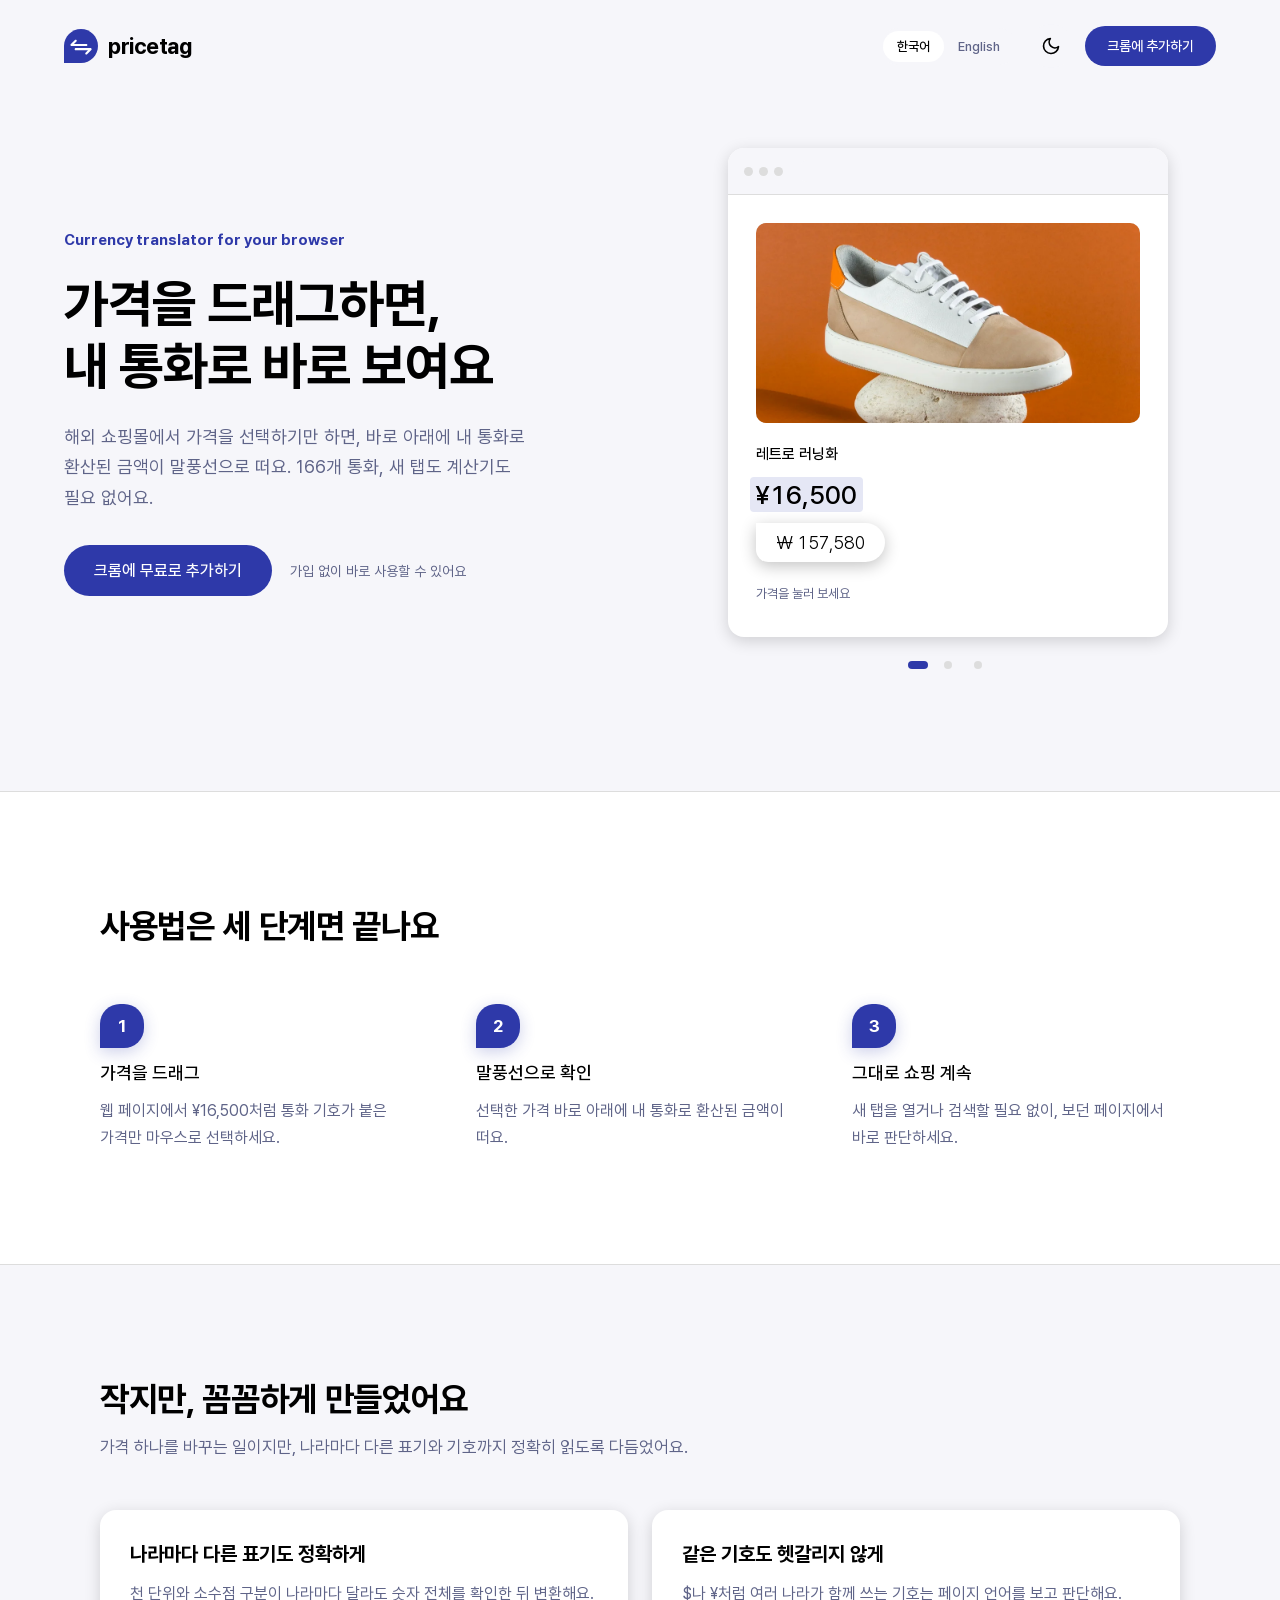
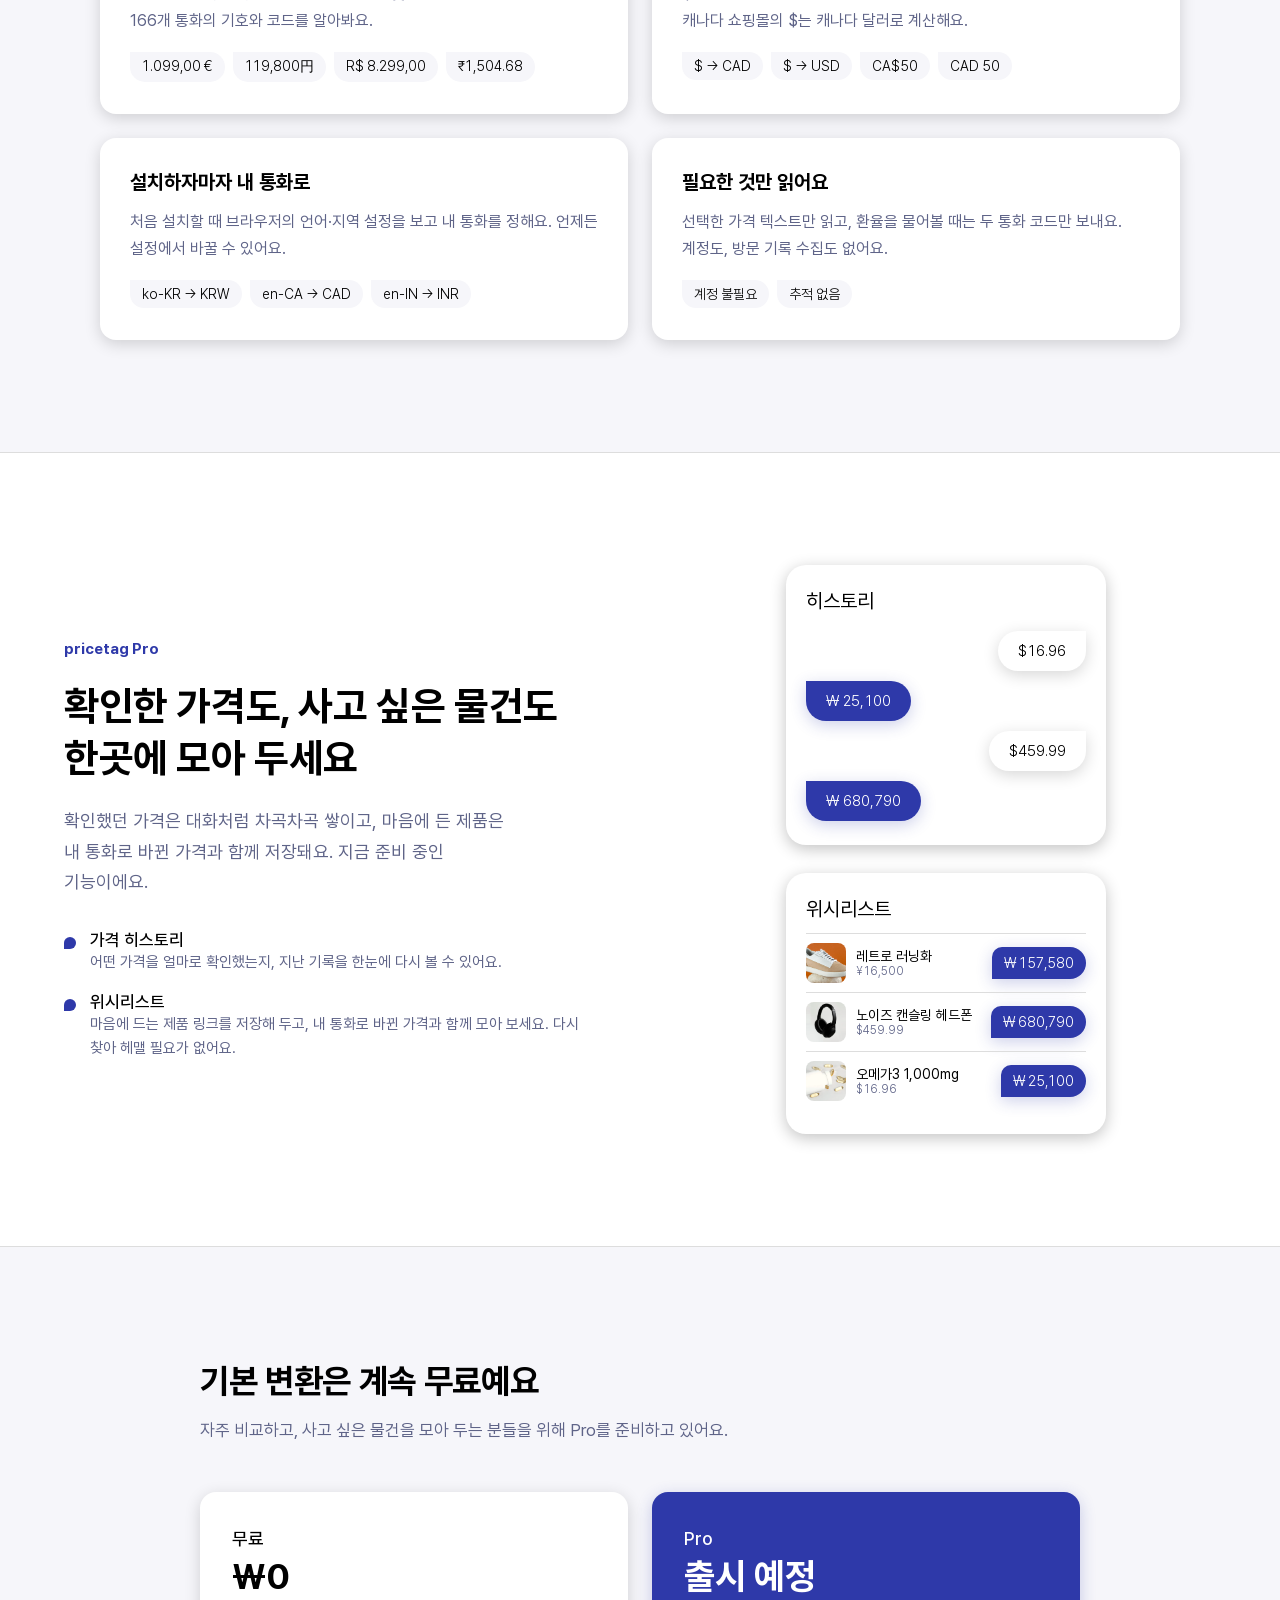
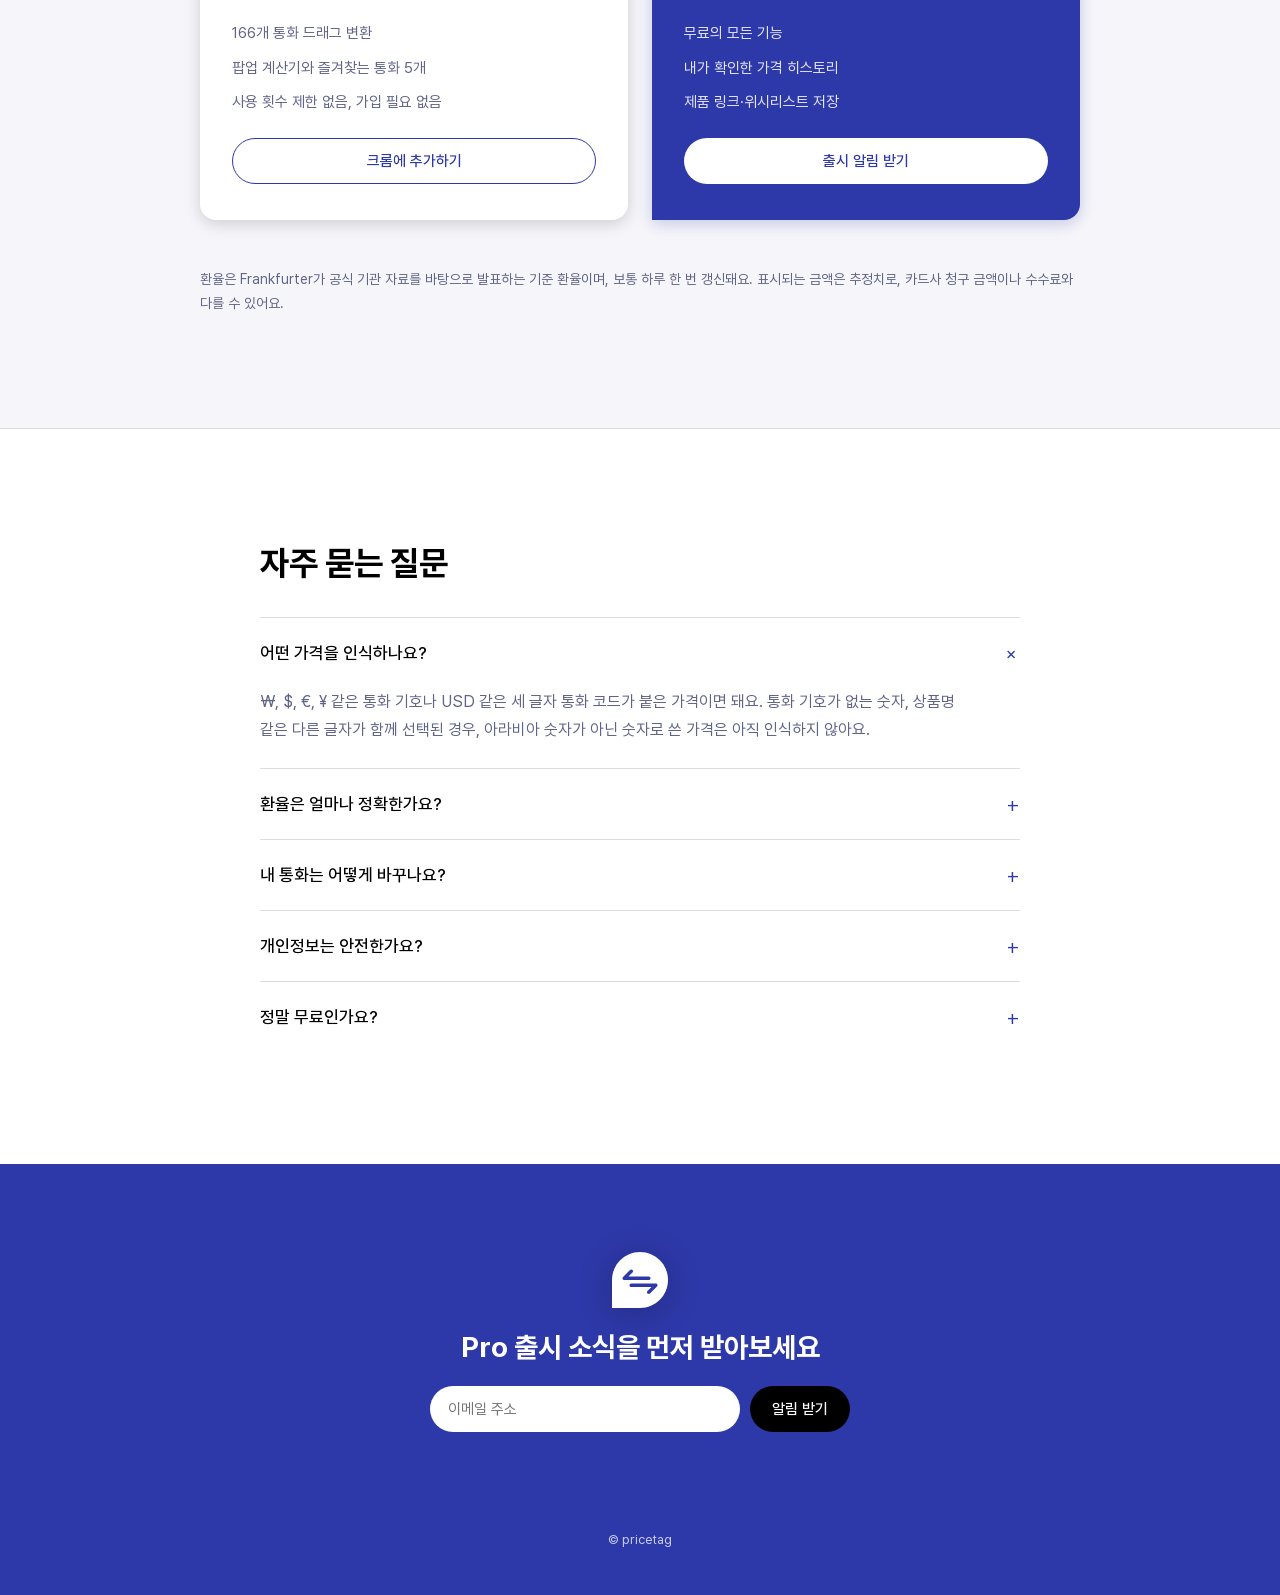
==== index.html @ f75e6bbf "Add pricetag landing page as delivered (ko/en pages, assets, build script) Co-Authored-By: Claude Op" ====
<!doctype html>
<html lang="ko">
<head>
<meta charset="utf-8">
<meta name="viewport" content="width=device-width, initial-scale=1">
<title>pricetag — 가격을 드래그하면 내 통화로</title>
<meta name="description" content="해외 쇼핑몰에서 가격을 선택하면 바로 아래에 내 통화로 환산된 금액이 말풍선으로 뜨는 크롬 확장 프로그램. 166개 통화 지원, 무료.">
<meta name="theme-color" content="#2E39A9">
<meta property="og:type" content="website">
<meta property="og:title" content="pricetag — 가격을 드래그하면 내 통화로">
<meta property="og:description" content="해외 쇼핑몰에서 가격을 선택하면 바로 아래에 내 통화로 환산된 금액이 말풍선으로 뜨는 크롬 확장 프로그램. 166개 통화 지원, 무료.">
<meta property="og:locale" content="ko_KR">
<link rel="alternate" hreflang="ko" href="./">
<link rel="alternate" hreflang="en" href="en/">
<link rel="icon" href="assets/img/pricetag-mark.svg" type="image/svg+xml">
<link rel="preload" href="assets/fonts/Pretendard-Regular.woff2" as="font" type="font/woff2" crossorigin>
<link rel="stylesheet" href="assets/site.css">
<script>
  (function () {
    try {
      var t = localStorage.getItem("pt-theme");
      if (t === "light" || t === "dark") document.documentElement.setAttribute("data-theme", t);
      var l = localStorage.getItem("pt-lang");
      if (l && l !== "ko") location.replace("en/");
    } catch (e) {}
  })();
</script>
</head>
<body>
<a class="visually-hidden" href="#main">본문으로 건너뛰기</a>

<header class="header">
  <a class="brand" href="./" aria-label="pricetag 홈">
    <img src="assets/img/pricetag-mark.svg" alt="" width="34" height="34">
    <span>pricetag</span>
  </a>
  <div class="header-tools">
    <nav class="lang" aria-label="Language">
      <a href="./" hreflang="ko" lang="ko" data-lang-link="ko" aria-current="true">한국어</a>
      <a href="en/" hreflang="en" lang="en" data-lang-link="en" aria-current="false">English</a>
    </nav>
    <button class="icon-btn" id="theme-toggle" type="button" aria-label="">
      <svg class="moon" width="20" height="20" viewBox="0 0 24 24" fill="none" stroke="currentColor" stroke-width="2" stroke-linecap="round" stroke-linejoin="round" aria-hidden="true"><path d="M21 12.8A9 9 0 1 1 11.2 3a7 7 0 0 0 9.8 9.8z"/></svg>
      <svg class="sun" width="20" height="20" viewBox="0 0 24 24" fill="none" stroke="currentColor" stroke-width="2" stroke-linecap="round" stroke-linejoin="round" aria-hidden="true"><circle cx="12" cy="12" r="4"/><path d="M12 2v2M12 20v2M4.9 4.9l1.4 1.4M17.7 17.7l1.4 1.4M2 12h2M20 12h2M4.9 19.1l1.4-1.4M17.7 6.3l1.4-1.4"/></svg>
    </button>
    <a class="btn btn-primary btn-small" href="#">크롬에 추가하기</a>
  </div>
</header>

<main id="main">
  <section class="hero">
    <div class="wrap row">
      <div class="stack" style="gap:24px">
        <span class="eyebrow">Currency translator for your browser</span>
        <h1 class="h1">가격을 드래그하면,<br>내 통화로 바로 보여요</h1>
        <p class="lead">해외 쇼핑몰에서 가격을 선택하기만 하면, 바로 아래에 내 통화로 환산된 금액이 말풍선으로 떠요. 166개 통화, 새 탭도 계산기도 필요 없어요.</p>
        <div class="cta-row">
          <a class="btn btn-primary" href="#">크롬에 무료로 추가하기</a>
          <span class="cta-note">가입 없이 바로 사용할 수 있어요</span>
        </div>
      </div>

      <div class="demo">
        <div class="browser">
          <div class="browser-bar" aria-hidden="true"><i></i><i></i><i></i><b></b></div>
          <div class="page">
            <div class="product-img">
            <img src="assets/img/shoe.webp" alt="레트로 러닝화" class="is-on" width="960" height="500">
            <img src="assets/img/headphones.webp" alt="노이즈 캔슬링 헤드폰" loading="lazy" width="960" height="500">
            <img src="assets/img/supplement.webp" alt="오메가3 1,000mg" loading="lazy" width="960" height="500">
            </div>
            <div class="product-name" id="hero-name">레트로 러닝화</div>
            <div class="price-wrap">
              <button class="price num" id="hero-price" type="button" aria-pressed="true" aria-controls="hero-bubble" aria-label="가격을 눌러 변환 결과 보기">¥16,500</button>
              <div class="bubble num" id="hero-bubble" aria-live="polite">₩ 157,580</div>
            </div>
            <span class="try">가격을 눌러 보세요</span>
          </div>
        </div>
        <div class="dots" role="group" aria-label="상품 선택">
        <button type="button" aria-label="1번째 상품 보기" aria-current="true"><span></span></button>
        <button type="button" aria-label="2번째 상품 보기" aria-current="false"><span></span></button>
        <button type="button" aria-label="3번째 상품 보기" aria-current="false"><span></span></button>
        </div>
        <script type="application/json" id="hero-data">[{"name": "레트로 러닝화", "original": "¥16,500", "converted": "₩ 157,580"}, {"name": "노이즈 캔슬링 헤드폰", "original": "$459.99", "converted": "₩ 680,790"}, {"name": "오메가3 1,000mg", "original": "$16.96", "converted": "₩ 25,100"}]</script>
      </div>
    </div>
  </section>

  <section class="section band" aria-labelledby="how-t">
    <div class="wrap stack" style="max-width:1080px;gap:56px">
      <h2 class="h2" id="how-t">사용법은 세 단계면 끝나요</h2>
      <div class="grid3">
        <div class="step stack" style="gap:14px">
          <span class="step-n" aria-hidden="true">1</span>
          <h3 class="step-t" style="margin:0">가격을 드래그</h3>
          <p>웹 페이지에서 ¥16,500처럼 통화 기호가 붙은 가격만 마우스로 선택하세요.</p>
        </div>
        <div class="step stack" style="gap:14px">
          <span class="step-n" aria-hidden="true">2</span>
          <h3 class="step-t" style="margin:0">말풍선으로 확인</h3>
          <p>선택한 가격 바로 아래에 내 통화로 환산된 금액이 떠요.</p>
        </div>
        <div class="step stack" style="gap:14px">
          <span class="step-n" aria-hidden="true">3</span>
          <h3 class="step-t" style="margin:0">그대로 쇼핑 계속</h3>
          <p>새 탭을 열거나 검색할 필요 없이, 보던 페이지에서 바로 판단하세요.</p>
        </div>
      </div>
    </div>
  </section>

  <section class="section" aria-labelledby="feat-t">
    <div class="wrap stack" style="max-width:1080px;gap:48px">
      <div class="stack" style="gap:12px;max-width:640px">
        <h2 class="h2" id="feat-t">작지만, 꼼꼼하게 만들었어요</h2>
        <p class="lead">가격 하나를 바꾸는 일이지만, 나라마다 다른 표기와 기호까지 정확히 읽도록 다듬었어요.</p>
      </div>
      <div class="grid2">
        <article class="card">
          <h3 class="card-t" style="margin:0">나라마다 다른 표기도 정확하게</h3>
          <p>천 단위와 소수점 구분이 나라마다 달라도 숫자 전체를 확인한 뒤 변환해요. 166개 통화의 기호와 코드를 알아봐요.</p>
          <div class="chips"><span class="num">1.099,00 €</span><span class="num">119,800円</span><span class="num">R$ 8.299,00</span><span class="num">₹1,504.68</span></div>
        </article>
        <article class="card">
          <h3 class="card-t" style="margin:0">같은 기호도 헷갈리지 않게</h3>
          <p>$나 ¥처럼 여러 나라가 함께 쓰는 기호는 페이지 언어를 보고 판단해요. 캐나다 쇼핑몰의 $는 캐나다 달러로 계산해요.</p>
          <div class="chips"><span class="num">$ → CAD</span><span class="num">$ → USD</span><span class="num">CA$50</span><span class="num">CAD 50</span></div>
        </article>
        <article class="card">
          <h3 class="card-t" style="margin:0">설치하자마자 내 통화로</h3>
          <p>처음 설치할 때 브라우저의 언어·지역 설정을 보고 내 통화를 정해요. 언제든 설정에서 바꿀 수 있어요.</p>
          <div class="chips"><span class="num">ko-KR → KRW</span><span class="num">en-CA → CAD</span><span class="num">en-IN → INR</span></div>
        </article>
        <article class="card">
          <h3 class="card-t" style="margin:0">필요한 것만 읽어요</h3>
          <p>선택한 가격 텍스트만 읽고, 환율을 물어볼 때는 두 통화 코드만 보내요. 계정도, 방문 기록 수집도 없어요.</p>
          <div class="chips"><span class="num">계정 불필요</span><span class="num">추적 없음</span></div>
        </article>
      </div>
    </div>
  </section>

  <section class="section band" aria-labelledby="pro-t">
    <div class="wrap row" style="gap:72px">
      <div class="stack" style="gap:22px;flex-basis:300px">
        <span class="eyebrow">pricetag Pro</span>
        <h2 class="h2" id="pro-t" style="font-size:clamp(28px,4vw,40px)">확인한 가격도, 사고 싶은 물건도<br>한곳에 모아 두세요</h2>
        <p class="lead" style="font-size:18px;max-width:440px">확인했던 가격은 대화처럼 차곡차곡 쌓이고, 마음에 든 제품은 내 통화로 바뀐 가격과 함께 저장돼요. 지금 준비 중인 기능이에요.</p>
        <div class="pro-points">
          <div class="pro-point"><i aria-hidden="true"></i><div><b>가격 히스토리</b><span>어떤 가격을 얼마로 확인했는지, 지난 기록을 한눈에 다시 볼 수 있어요.</span></div></div>
          <div class="pro-point"><i aria-hidden="true"></i><div><b>위시리스트</b><span>마음에 드는 제품 링크를 저장해 두고, 내 통화로 바뀐 가격과 함께 모아 보세요. 다시 찾아 헤맬 필요가 없어요.</span></div></div>
        </div>
      </div>
      <div class="popups" style="flex-basis:300px" role="img" aria-label="Pro 화면 미리보기">
        <div class="popup">
          <span class="popup-t">히스토리</span>
          <span class="chat chat-from num">$16.96</span>
          <span class="chat chat-to num">₩ 25,100</span>
          <span class="chat chat-from num">$459.99</span>
          <span class="chat chat-to num">₩ 680,790</span>
        </div>
        <div class="popup" style="gap:0">
          <span class="popup-t" style="padding-bottom:12px">위시리스트</span>
          <div class="wish">
            <div class="wish-l">
              <img src="assets/img/shoe.webp" alt="" width="40" height="40" loading="lazy">
              <div style="min-width:0"><div class="wish-name">레트로 러닝화</div><div class="wish-note num">¥16,500</div></div>
            </div>
            <span class="wish-price num">₩ 157,580</span>
          </div>
          <div class="wish">
            <div class="wish-l">
              <img src="assets/img/headphones.webp" alt="" width="40" height="40" loading="lazy">
              <div style="min-width:0"><div class="wish-name">노이즈 캔슬링 헤드폰</div><div class="wish-note num">$459.99</div></div>
            </div>
            <span class="wish-price num">₩ 680,790</span>
          </div>
          <div class="wish">
            <div class="wish-l">
              <img src="assets/img/supplement.webp" alt="" width="40" height="40" loading="lazy">
              <div style="min-width:0"><div class="wish-name">오메가3 1,000mg</div><div class="wish-note num">$16.96</div></div>
            </div>
            <span class="wish-price num">₩ 25,100</span>
          </div>
        </div>
      </div>
    </div>
  </section>

  <section class="section" aria-labelledby="price-t">
    <div class="wrap stack" style="max-width:880px;gap:48px">
      <div class="stack" style="gap:12px">
        <h2 class="h2" id="price-t">기본 변환은 계속 무료예요</h2>
        <p class="lead">자주 비교하고, 사고 싶은 물건을 모아 두는 분들을 위해 Pro를 준비하고 있어요.</p>
      </div>
      <div class="grid2">
        <div class="plan plan-free">
          <div class="stack" style="gap:6px"><span class="plan-name">무료</span><span class="plan-price num">₩0</span></div>
          <ul><li>166개 통화 드래그 변환</li><li>팝업 계산기와 즐겨찾는 통화 5개</li><li>사용 횟수 제한 없음, 가입 필요 없음</li></ul>
          <a class="btn btn-outline" href="#">크롬에 추가하기</a>
        </div>
        <div class="plan plan-pro">
          <div class="stack" style="gap:6px"><span class="plan-name">Pro</span><span class="plan-price">출시 예정</span></div>
          <ul><li>무료의 모든 기능</li><li>내가 확인한 가격 히스토리</li><li>제품 링크·위시리스트 저장</li></ul>
          <a class="btn btn-white" href="#waitlist">출시 알림 받기</a>
        </div>
      </div>
      <p class="note">환율은 Frankfurter가 공식 기관 자료를 바탕으로 발표하는 기준 환율이며, 보통 하루 한 번 갱신돼요. 표시되는 금액은 추정치로, 카드사 청구 금액이나 수수료와 다를 수 있어요.</p>
    </div>
  </section>

  <section class="section band faq" aria-labelledby="faq-t" style="border-bottom:none">
    <div class="wrap stack" style="max-width:760px;gap:32px">
      <h2 class="h2" id="faq-t">자주 묻는 질문</h2>
      <div>
        <details open>
          <summary>어떤 가격을 인식하나요?</summary>
          <p>₩, $, €, ¥ 같은 통화 기호나 USD 같은 세 글자 통화 코드가 붙은 가격이면 돼요. 통화 기호가 없는 숫자, 상품명 같은 다른 글자가 함께 선택된 경우, 아라비아 숫자가 아닌 숫자로 쓴 가격은 아직 인식하지 않아요.</p>
        </details>
        <details>
          <summary>환율은 얼마나 정확한가요?</summary>
          <p>공식 기관이 발표하는 기준 환율을 쓰고, 보통 하루 한 번 갱신돼요. 쇼핑할 때 대략적인 금액을 가늠하기에 좋지만, 실제 카드 청구 금액은 카드사 환율과 수수료에 따라 달라질 수 있어요.</p>
        </details>
        <details>
          <summary>내 통화는 어떻게 바꾸나요?</summary>
          <p>확장 프로그램의 설정 화면에서 통화 코드나 영문 이름으로 검색해 바꿀 수 있어요. 팝업 계산기에서 자주 쓰는 원래 통화도 5개까지 즐겨찾기로 정할 수 있어요.</p>
        </details>
        <details>
          <summary>개인정보는 안전한가요?</summary>
          <p>PriceTag는 사용자가 선택한 가격 텍스트만 읽어요. 환율을 요청할 때도 금액이 아닌 두 통화 코드만 환율 서버에 보내요. 가입이나 로그인이 필요 없고, 방문한 페이지 기록을 모으지 않아요. 설치할 때 크롬이 모든 웹사이트에서 작동한다고 안내하는 건, 어느 쇼핑몰에서든 가격을 선택할 수 있게 하기 위해서예요.</p>
        </details>
        <details>
          <summary>정말 무료인가요?</summary>
          <p>네. 가격 변환과 팝업 계산기는 앞으로도 무료예요. 가격 히스토리와 위시리스트 같은 추가 기능은 Pro로 준비하고 있어요.</p>
        </details>
      </div>
    </div>
  </section>
</main>

<footer class="footer" id="waitlist">
  <div class="footer-in">
    <img src="assets/img/pricetag-mark-inverse.svg" alt="" width="56" height="56">
    <h2>Pro 출시 소식을 먼저 받아보세요</h2>
    <form class="signup" id="signup" action="https://gmail.us15.list-manage.com/subscribe/post?u=7a4b34e1ab518009c85cb469d&amp;id=03c1a33707&amp;f_id=00147be0f0" method="post" target="_blank" novalidate>
      <label class="visually-hidden" for="email">이메일 주소</label>
      <input id="email" type="email" name="EMAIL" autocomplete="email" placeholder="이메일 주소" required>
      <input type="hidden" name="LANG" value="ko">
      <div class="hp" aria-hidden="true"><input type="text" name="b_7a4b34e1ab518009c85cb469d_03c1a33707" tabindex="-1" value="" autocomplete="off"></div>
      <button type="submit">알림 받기</button>
    </form>
    <p class="status" id="signup-status" role="status" aria-live="polite"></p>
    <small><span>© pricetag</span></small>
  </div>
</footer>

<script src="assets/site.js" defer></script>
</body>
</html>
---- assets/site.css ----
/* pricetag landing — styles follow the pricetag design system (design/tokens.json) */

@font-face { font-family: "Pretendard"; font-weight: 300; font-display: swap; src: url("fonts/Pretendard-Light.woff2") format("woff2"); }
@font-face { font-family: "Pretendard"; font-weight: 400; font-display: swap; src: url("fonts/Pretendard-Regular.woff2") format("woff2"); }
@font-face { font-family: "Pretendard"; font-weight: 500; font-display: swap; src: url("fonts/Pretendard-Medium.woff2") format("woff2"); }
@font-face { font-family: "Pretendard"; font-weight: 700; font-display: swap; src: url("fonts/Pretendard-Bold.woff2") format("woff2"); }

:root {
  --brand: #2E39A9;
  --on-brand: #FFFFFF;
  --brand-text: #2E39A9;
  --bg: #F6F6FA;
  --surface: #FFFFFF;
  --band: #FFFFFF;
  --line: #DDDDDD;
  --chip: #F6F6FA;
  --ink: #000000;
  --body: #5F6488;
  --muted: #5F6488;
  --shadow: 0 4px 16px #00000029;
  --shadow-raised: 0 4px 16px #0000003D;
  --shadow-brand: 0 4px 16px #2E39A93D;
  --chrome: #F6F6FA;
  --dot: #DDDDDD;
  color-scheme: light;
}
@media (prefers-color-scheme: dark) {
  :root:not([data-theme="light"]) {
    --brand-text: #9AA2F5; --bg: #0D0F2B; --surface: #161940; --band: #12153A; --line: #262A5E;
    --chip: #22265A; --ink: #EEF0FF; --body: #B7BBE0; --muted: #9296C6;
    --shadow: 0 4px 16px #00000099; --shadow-raised: 0 4px 16px #000000B3; --shadow-brand: 0 4px 16px #2E39A966;
    --chrome: #1B1E4A; --dot: #3A3F7A; color-scheme: dark;
  }
}
:root[data-theme="dark"] {
  --brand-text: #9AA2F5; --bg: #0D0F2B; --surface: #161940; --band: #12153A; --line: #262A5E;
  --chip: #22265A; --ink: #EEF0FF; --body: #B7BBE0; --muted: #9296C6;
  --shadow: 0 4px 16px #00000099; --shadow-raised: 0 4px 16px #000000B3; --shadow-brand: 0 4px 16px #2E39A966;
  --chrome: #1B1E4A; --dot: #3A3F7A; color-scheme: dark;
}

*, *::before, *::after { box-sizing: border-box; }
html { scroll-behavior: smooth; }
body {
  margin: 0; background: var(--bg); color: var(--ink);
  font-family: "Pretendard", "Apple SD Gothic Neo", "Malgun Gothic", system-ui, sans-serif;
  -webkit-font-smoothing: antialiased; text-rendering: optimizeLegibility;
}
html:lang(ko) body { word-break: keep-all; overflow-wrap: break-word; }
img { max-width: 100%; display: block; }
a { color: inherit; text-decoration: none; }
button, input { font: inherit; }
button { cursor: pointer; }
:focus-visible { outline: 3px solid #8C93E0; outline-offset: 2px; }
::selection { background: var(--brand); color: #FFFFFF; }
.visually-hidden { position: absolute; width: 1px; height: 1px; overflow: hidden; clip: rect(0 0 0 0); white-space: nowrap; }
.num { font-variant-numeric: tabular-nums; }

.wrap { max-width: 1160px; margin: 0 auto; }
.section { padding: 112px 64px; }
.section.band { background: var(--band); border-top: 1px solid var(--line); border-bottom: 1px solid var(--line); }
.h2 { margin: 0; font-weight: 700; font-size: 34px; line-height: 1.3; letter-spacing: -0.01em; }
.lead { margin: 0; font-size: 17px; line-height: 1.7; color: var(--body); }
.stack { display: flex; flex-direction: column; }

/* buttons */
.btn { display: inline-block; border: none; border-radius: 32px; font-weight: 500; text-align: center; transition: filter .15s ease, transform .15s ease; }
.btn:hover { filter: brightness(1.12); }
.btn:active { transform: translateY(1px); }
.btn-primary { background: var(--brand); color: var(--on-brand); padding: 16px 30px; font-size: 16px; }
.btn-small { padding: 12px 22px; font-size: 14px; }
.btn-outline { border: 1.5px solid var(--brand-text); color: var(--brand-text); padding: 13px 20px; font-size: 15px; }

/* header */
.header { display: flex; align-items: center; justify-content: space-between; gap: 24px; padding: 24px 64px; }
.brand { display: flex; align-items: center; gap: 10px; }
.brand img { width: 34px; height: 34px; }
.brand span { font-weight: 700; font-size: 22px; letter-spacing: -0.02em; }
.header-tools { display: flex; align-items: center; gap: 12px; }
.lang { display: flex; padding: 3px; border-radius: 32px; background: var(--chip); }
.lang a { border-radius: 32px; padding: 8px 14px; font-size: 13px; font-weight: 500; color: var(--muted); }
.lang a[aria-current="true"] { background: #FFFFFF; color: #000000; }
.icon-btn { width: 44px; height: 44px; border-radius: 50%; border: none; background: var(--chip); color: var(--ink); display: flex; align-items: center; justify-content: center; }
.icon-btn .moon { display: block; } .icon-btn .sun { display: none; }
:root[data-theme="dark"] .icon-btn .moon { display: none; } :root[data-theme="dark"] .icon-btn .sun { display: block; }
@media (prefers-color-scheme: dark) {
  :root:not([data-theme="light"]) .icon-btn .moon { display: none; }
  :root:not([data-theme="light"]) .icon-btn .sun { display: block; }
  :root:not([data-theme="light"]) .lang a[aria-current="true"] { background: #EEF0FF; }
}
:root[data-theme="dark"] .lang a[aria-current="true"] { background: #EEF0FF; }

/* hero */
.hero { padding: 56px 64px 112px; }
.row { display: flex; gap: 80px; align-items: center; flex-wrap: wrap; }
.row > * { flex: 1 1 320px; min-width: 0; }
.eyebrow { font-weight: 700; font-size: 15px; color: var(--brand-text); }
.h1 { margin: 0; font-weight: 700; font-size: 52px; line-height: 1.2; letter-spacing: -0.02em; }
.hero .lead { font-size: 18px; max-width: 470px; }
.cta-row { display: flex; align-items: center; gap: 18px; flex-wrap: wrap; padding-top: 8px; }
.cta-note { font-size: 14px; color: var(--muted); }

.demo { display: flex; flex-direction: column; align-items: center; gap: 14px; }
.browser { width: 440px; max-width: 100%; background: var(--surface); border-radius: 16px; box-shadow: var(--shadow); overflow: hidden; }
.browser-bar { display: flex; align-items: center; gap: 6px; padding: 12px 16px; border-bottom: 1px solid var(--line); background: var(--chrome); }
.browser-bar i { width: 9px; height: 9px; border-radius: 50%; background: var(--dot); }
.browser-bar b { flex: 1 1 auto; margin-left: 12px; height: 22px; border-radius: 6px; background: var(--chip); }
.page { padding: 28px 28px 36px; display: flex; flex-direction: column; gap: 14px; }
.product-img { position: relative; height: 200px; border-radius: 10px; background: #E2E2E0; overflow: hidden; }
.product-img img { position: absolute; inset: 0; width: 100%; height: 100%; object-fit: cover; opacity: 0; transition: opacity .6s ease; }
.product-img img.is-on { opacity: 1; }
.product-name { font-size: 15px; font-weight: 500; padding-top: 8px; }
.price-wrap { position: relative; padding-bottom: 60px; }
.price { border: none; background: transparent; color: var(--ink); font-size: 26px; font-weight: 500; padding: 2px 6px; margin-left: -6px; border-radius: 4px; }
.price[aria-pressed="true"] { background: rgba(46, 57, 169, .12); }
.bubble {
  position: absolute; left: 0; top: 46px; background: var(--surface); color: var(--ink);
  padding: 9px 20px; border-radius: 0 32px 32px 20px; box-shadow: var(--shadow-raised);
  white-space: nowrap; font-size: 18px; font-weight: 300;
}
.bubble[hidden] { display: none; }
.bubble.pop { animation: pop .25s ease-out; }
@keyframes pop { from { opacity: 0; transform: translateY(-6px) scale(.96); } to { opacity: 1; transform: none; } }
.try { font-size: 13px; color: var(--muted); }
.dots { display: flex; gap: 2px; }
.dots button { width: 28px; height: 28px; border: none; background: transparent; padding: 0; display: flex; align-items: center; justify-content: center; }
.dots span { display: block; height: 8px; width: 8px; border-radius: 4px; background: var(--line); transition: width .3s ease, background .3s ease; }
.dots button[aria-current="true"] span { width: 20px; background: var(--brand); }

/* steps */
.grid3 { display: grid; grid-template-columns: repeat(3, minmax(0, 1fr)); gap: 48px; }
.grid2 { display: grid; grid-template-columns: repeat(2, minmax(0, 1fr)); gap: 24px; }
.step-n { width: 44px; height: 44px; border-radius: 20px 20px 20px 0; background: var(--brand); color: #FFFFFF; box-shadow: var(--shadow-brand); font-weight: 700; font-size: 17px; display: flex; align-items: center; justify-content: center; }
.step-t { font-weight: 500; font-size: 18px; }
.step p { margin: 0; font-size: 16px; line-height: 1.7; color: var(--body); }

/* features */
.card { background: var(--surface); border-radius: 16px; box-shadow: var(--shadow); padding: 32px 30px; display: flex; flex-direction: column; gap: 14px; }
.card-t { font-weight: 700; font-size: 20px; }
.card p { margin: 0; font-size: 16px; line-height: 1.7; color: var(--body); }
.chips { display: flex; flex-wrap: wrap; gap: 8px; padding-top: 4px; }
.chips span { font-size: 14px; font-weight: 300; background: var(--bg); padding: 6px 12px; border-radius: 0 16px 16px 16px; white-space: nowrap; }

/* pro showcase */
.pro-points { display: flex; flex-direction: column; gap: 18px; padding-top: 10px; }
.pro-point { display: flex; gap: 14px; align-items: flex-start; }
.pro-point i { flex: 0 0 auto; width: 12px; height: 12px; margin-top: 7px; border-radius: 6px 6px 6px 0; background: var(--brand); }
.pro-point b { display: block; font-weight: 500; font-size: 17px; }
.pro-point span { font-size: 15px; line-height: 1.6; color: var(--body); }
.popups { display: flex; gap: 28px; justify-content: center; align-items: stretch; flex-wrap: wrap; }
.popup { width: 320px; max-width: 100%; background: #FFFFFF; color: #000000; border-radius: 20px; box-shadow: var(--shadow-raised); padding: 24px 20px; display: flex; flex-direction: column; gap: 10px; }
.popup-t { font-size: 20px; font-weight: 400; padding-bottom: 8px; }
.chat { height: 40px; padding: 0 20px; display: inline-flex; align-items: center; font-size: 15px; font-weight: 300; }
.chat-from { align-self: flex-end; background: #FFFFFF; border-radius: 40px 0 40px 40px; box-shadow: 0 4px 16px #00000029; }
.chat-to { align-self: flex-start; background: #2E39A9; color: #FFFFFF; border-radius: 0 40px 40px 40px; box-shadow: 0 4px 16px #2E39A93D; }
.wish { display: flex; align-items: center; justify-content: space-between; gap: 12px; padding: 9px 0; border-top: 1px solid #DDDDDD; }
.wish-l { display: flex; align-items: center; gap: 10px; min-width: 0; }
.wish-l img { flex: 0 0 auto; width: 40px; height: 40px; object-fit: cover; border-radius: 8px; background: #E2E2E0; }
.wish-name { font-size: 14px; white-space: nowrap; overflow: hidden; text-overflow: ellipsis; }
.wish-note { font-size: 12px; font-weight: 300; color: #5F6488; }
.wish-price { flex: 0 0 auto; height: 32px; padding: 0 12px; display: flex; align-items: center; background: #2E39A9; color: #FFFFFF; border-radius: 20px 32px 32px 0; box-shadow: 0 4px 16px #2E39A93D; font-size: 14px; font-weight: 300; }

/* pricing */
.plan { border-radius: 16px; padding: 36px 32px; display: flex; flex-direction: column; gap: 24px; }
.plan-free { background: var(--surface); box-shadow: var(--shadow); }
.plan-pro { background: var(--brand); color: #FFFFFF; border-radius: 16px 16px 16px 0; box-shadow: var(--shadow-brand); }
.plan-name { font-weight: 500; font-size: 18px; }
.plan-price { font-weight: 700; font-size: 36px; }
.plan ul { list-style: none; margin: 0; padding: 0; display: flex; flex-direction: column; gap: 12px; font-size: 15px; line-height: 1.5; }
.plan-free ul { color: var(--body); }
.plan-pro ul { color: #E4E6FA; }
.plan .btn { margin-top: auto; }
.btn-white { background: #FFFFFF; color: #2E39A9; padding: 14px 20px; font-size: 15px; }
.note { margin: 0; font-size: 14px; line-height: 1.7; color: var(--muted); }

/* faq */
.faq details { border-top: 1px solid var(--line); }
.faq summary { list-style: none; padding: 22px 0; display: flex; align-items: center; justify-content: space-between; gap: 16px; font-size: 17px; font-weight: 500; cursor: pointer; }
.faq summary::-webkit-details-marker { display: none; }
.faq summary::after { content: "+"; flex: 0 0 auto; font-size: 22px; font-weight: 300; color: var(--brand-text); transition: transform .2s ease; }
.faq details[open] summary::after { transform: rotate(45deg); }
.faq p { margin: 0; padding: 0 40px 24px 0; font-size: 16px; line-height: 1.75; color: var(--body); }

/* footer */
.footer { background: var(--brand); color: #FFFFFF; padding: 88px 64px 48px; }
.footer-in { max-width: 560px; margin: 0 auto; display: flex; flex-direction: column; align-items: center; gap: 22px; text-align: center; }
.footer-in img { width: 56px; height: 56px; filter: drop-shadow(0 4px 16px rgba(0, 0, 0, .24)); }
.footer h2 { margin: 0; font-weight: 700; font-size: 28px; }
.signup { display: flex; gap: 10px; width: 100%; max-width: 420px; }
.signup input[type="email"] { flex: 1 1 0; min-width: 0; background: #FFFFFF; border: none; color: #000000; font-size: 15px; padding: 14px 18px; border-radius: 32px; }
.signup button { background: #000000; color: #FFFFFF; border: none; font-weight: 500; font-size: 15px; padding: 14px 22px; border-radius: 32px; white-space: nowrap; }
.signup button[disabled] { opacity: .6; cursor: default; }
.hp { position: absolute; left: -5000px; }
.status { min-height: 24px; margin: 0; font-size: 15px; line-height: 1.6; }
.status.is-ok { color: #FFFFFF; }
.status.is-err { color: #FFD7D2; }
.footer small { font-size: 13px; color: #C9CDF5; padding-top: 32px; display: flex; gap: 16px; flex-wrap: wrap; justify-content: center; }
.footer small a { text-decoration: underline; text-underline-offset: 3px; }

/* responsive */
@media (max-width: 860px) {
  .header { padding: 16px 20px; gap: 12px; }
  .header .btn-small { display: none; }
  .hero { padding: 24px 24px 72px; }
  .section { padding: 72px 24px; }
  .footer { padding: 64px 24px 40px; }
  .row { gap: 48px; }
  .h1 { font-size: 38px; }
  .h2 { font-size: 28px; }
  .grid3 { grid-template-columns: minmax(0, 1fr); gap: 36px; }
  .grid2 { grid-template-columns: minmax(0, 1fr); }
}
@media (max-width: 440px) {
  .h1 { font-size: 32px; }
  .brand img { width: 30px; height: 30px; }
  .brand span { font-size: 19px; }
  .lang a { padding: 8px 10px; }
  .cta-row .btn-primary { width: 100%; }
  .signup { flex-direction: column; }
}
@media (prefers-reduced-motion: reduce) {
  *, *::before, *::after { animation: none !important; transition: none !important; }
  html { scroll-behavior: auto; }
}
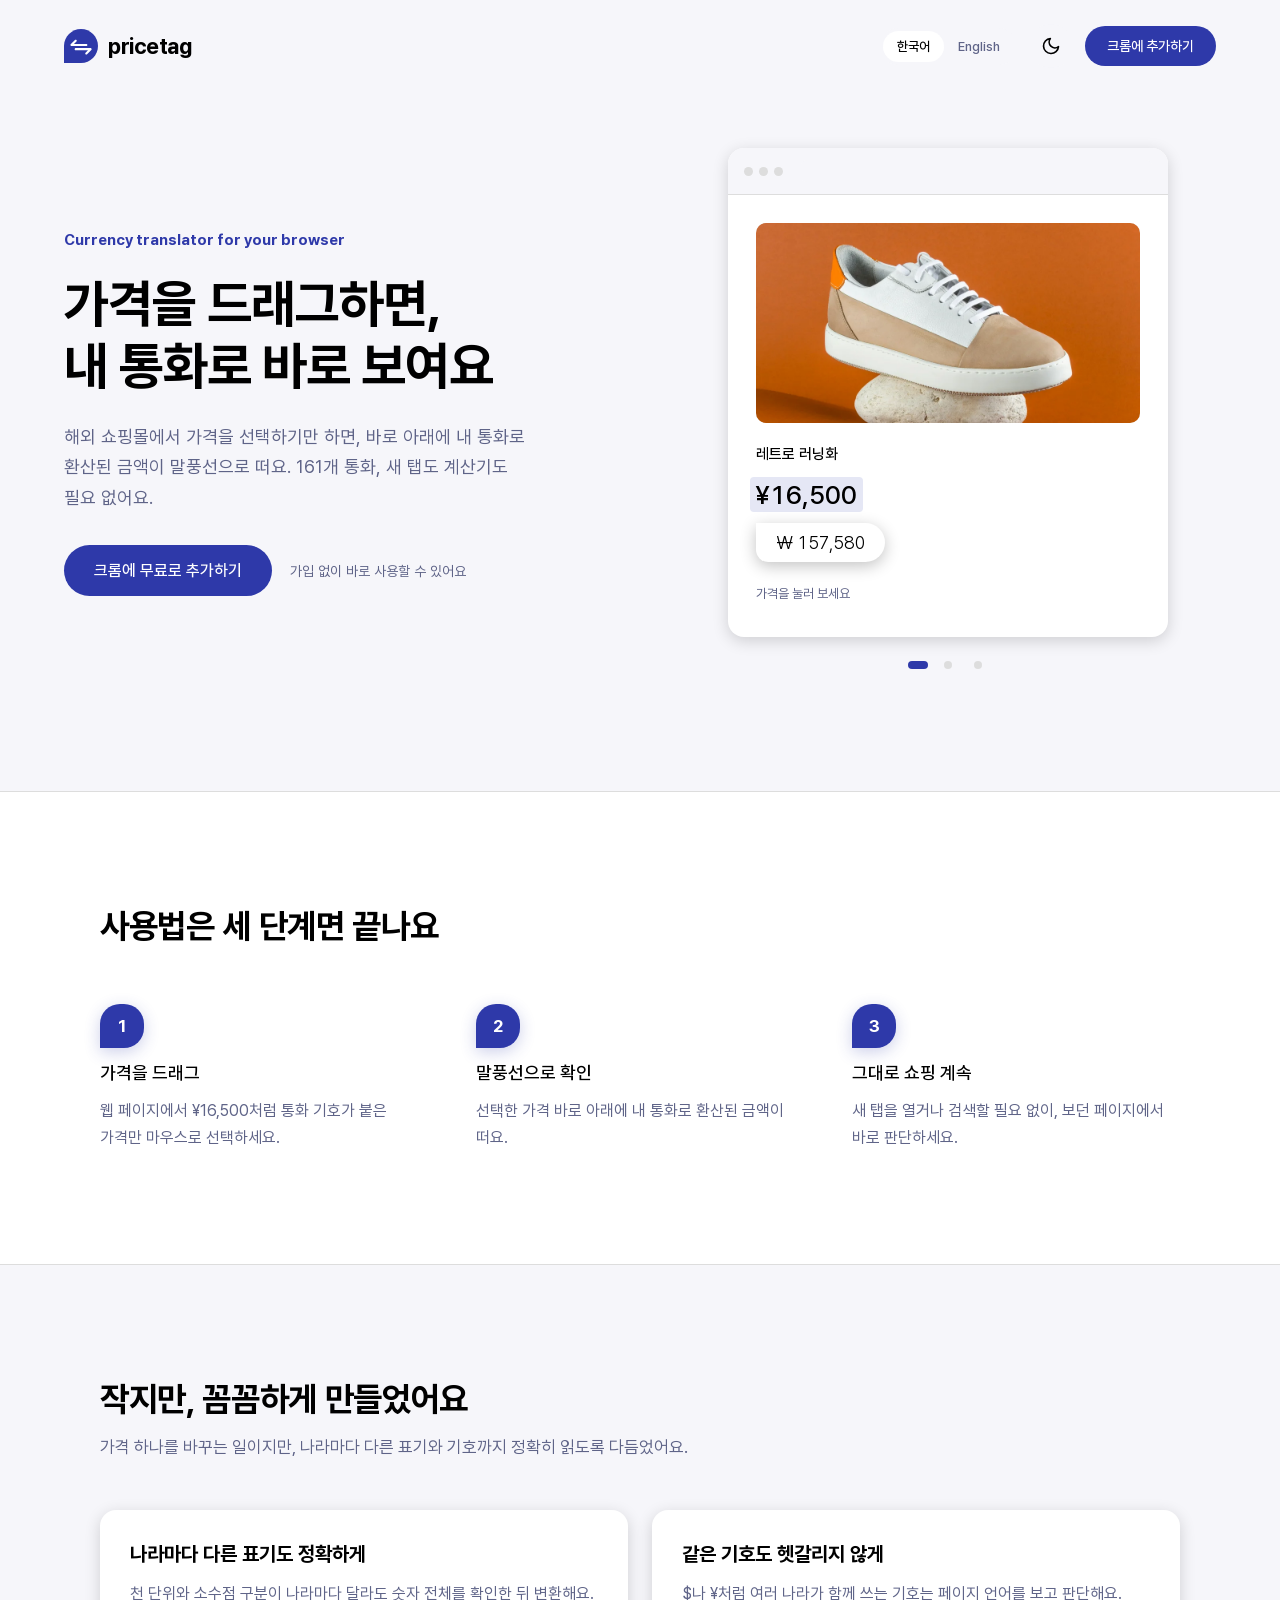
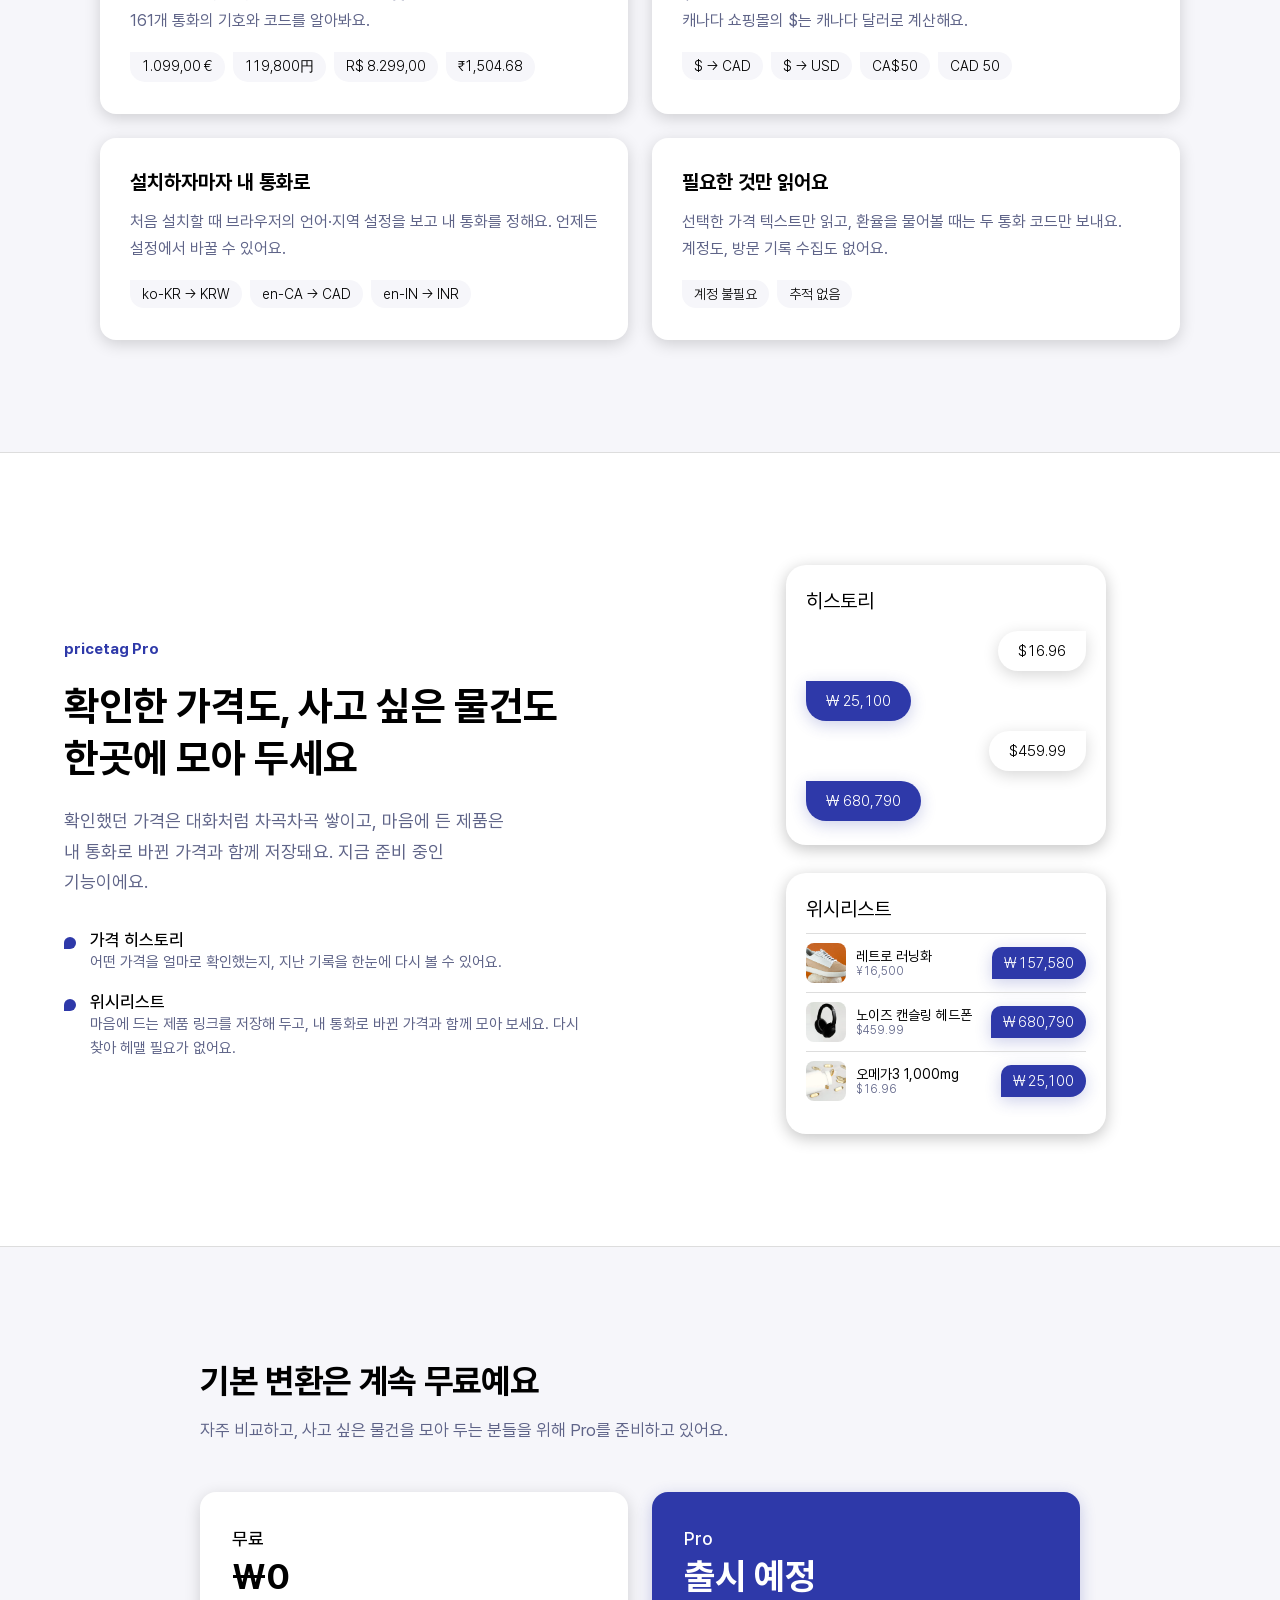
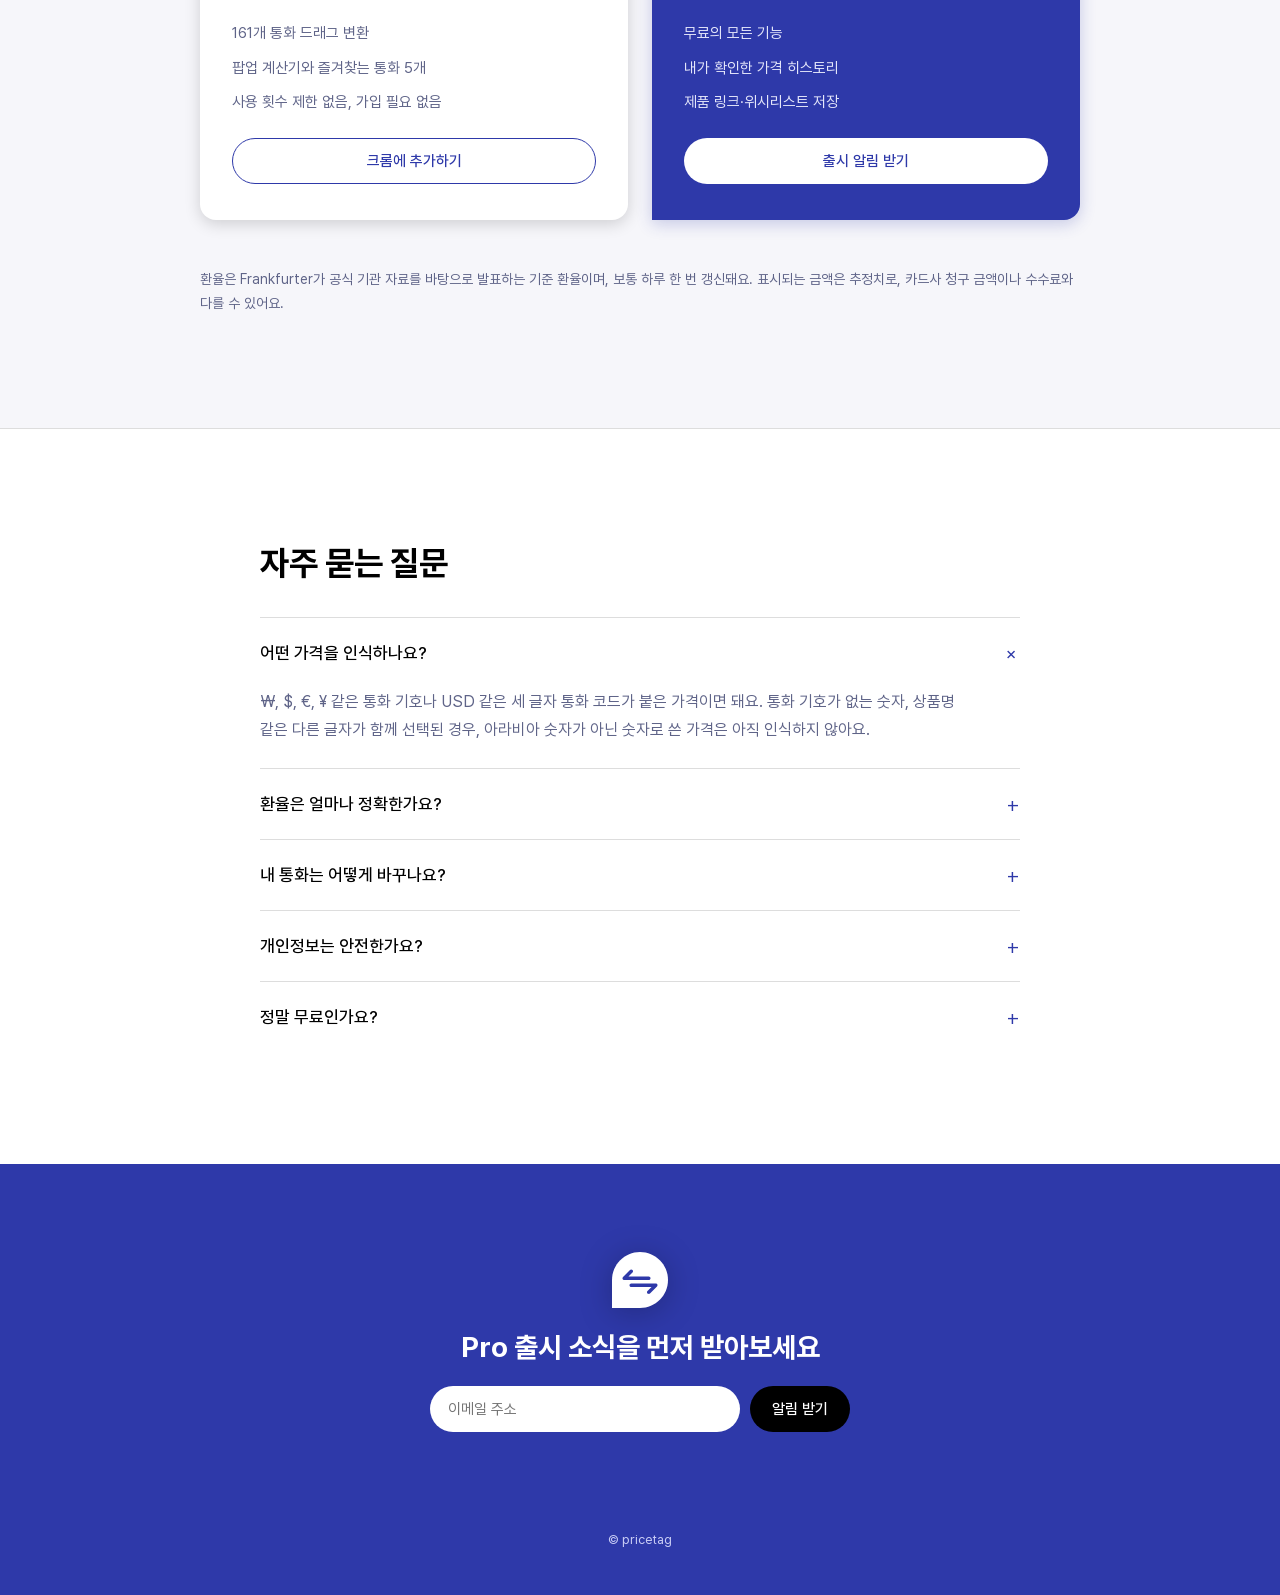
==== commit 923b5775: "Say 161 currencies to match the extension, which excludes precious metals and XDR Co-Authored-By: Cl" ====
--- a/index.html
+++ b/index.html
@@ -4,11 +4,11 @@
 <meta charset="utf-8">
 <meta name="viewport" content="width=device-width, initial-scale=1">
 <title>pricetag — 가격을 드래그하면 내 통화로</title>
-<meta name="description" content="해외 쇼핑몰에서 가격을 선택하면 바로 아래에 내 통화로 환산된 금액이 말풍선으로 뜨는 크롬 확장 프로그램. 166개 통화 지원, 무료.">
+<meta name="description" content="해외 쇼핑몰에서 가격을 선택하면 바로 아래에 내 통화로 환산된 금액이 말풍선으로 뜨는 크롬 확장 프로그램. 161개 통화 지원, 무료.">
 <meta name="theme-color" content="#2E39A9">
 <meta property="og:type" content="website">
 <meta property="og:title" content="pricetag — 가격을 드래그하면 내 통화로">
-<meta property="og:description" content="해외 쇼핑몰에서 가격을 선택하면 바로 아래에 내 통화로 환산된 금액이 말풍선으로 뜨는 크롬 확장 프로그램. 166개 통화 지원, 무료.">
+<meta property="og:description" content="해외 쇼핑몰에서 가격을 선택하면 바로 아래에 내 통화로 환산된 금액이 말풍선으로 뜨는 크롬 확장 프로그램. 161개 통화 지원, 무료.">
 <meta property="og:locale" content="ko_KR">
 <link rel="alternate" hreflang="ko" href="./">
 <link rel="alternate" hreflang="en" href="en/">
@@ -53,7 +53,7 @@
       <div class="stack" style="gap:24px">
         <span class="eyebrow">Currency translator for your browser</span>
         <h1 class="h1">가격을 드래그하면,<br>내 통화로 바로 보여요</h1>
-        <p class="lead">해외 쇼핑몰에서 가격을 선택하기만 하면, 바로 아래에 내 통화로 환산된 금액이 말풍선으로 떠요. 166개 통화, 새 탭도 계산기도 필요 없어요.</p>
+        <p class="lead">해외 쇼핑몰에서 가격을 선택하기만 하면, 바로 아래에 내 통화로 환산된 금액이 말풍선으로 떠요. 161개 통화, 새 탭도 계산기도 필요 없어요.</p>
         <div class="cta-row">
           <a class="btn btn-primary" href="#">크롬에 무료로 추가하기</a>
           <span class="cta-note">가입 없이 바로 사용할 수 있어요</span>
@@ -119,7 +119,7 @@
       <div class="grid2">
         <article class="card">
           <h3 class="card-t" style="margin:0">나라마다 다른 표기도 정확하게</h3>
-          <p>천 단위와 소수점 구분이 나라마다 달라도 숫자 전체를 확인한 뒤 변환해요. 166개 통화의 기호와 코드를 알아봐요.</p>
+          <p>천 단위와 소수점 구분이 나라마다 달라도 숫자 전체를 확인한 뒤 변환해요. 161개 통화의 기호와 코드를 알아봐요.</p>
           <div class="chips"><span class="num">1.099,00 €</span><span class="num">119,800円</span><span class="num">R$ 8.299,00</span><span class="num">₹1,504.68</span></div>
         </article>
         <article class="card">
@@ -197,7 +197,7 @@
       <div class="grid2">
         <div class="plan plan-free">
           <div class="stack" style="gap:6px"><span class="plan-name">무료</span><span class="plan-price num">₩0</span></div>
-          <ul><li>166개 통화 드래그 변환</li><li>팝업 계산기와 즐겨찾는 통화 5개</li><li>사용 횟수 제한 없음, 가입 필요 없음</li></ul>
+          <ul><li>161개 통화 드래그 변환</li><li>팝업 계산기와 즐겨찾는 통화 5개</li><li>사용 횟수 제한 없음, 가입 필요 없음</li></ul>
           <a class="btn btn-outline" href="#">크롬에 추가하기</a>
         </div>
         <div class="plan plan-pro">
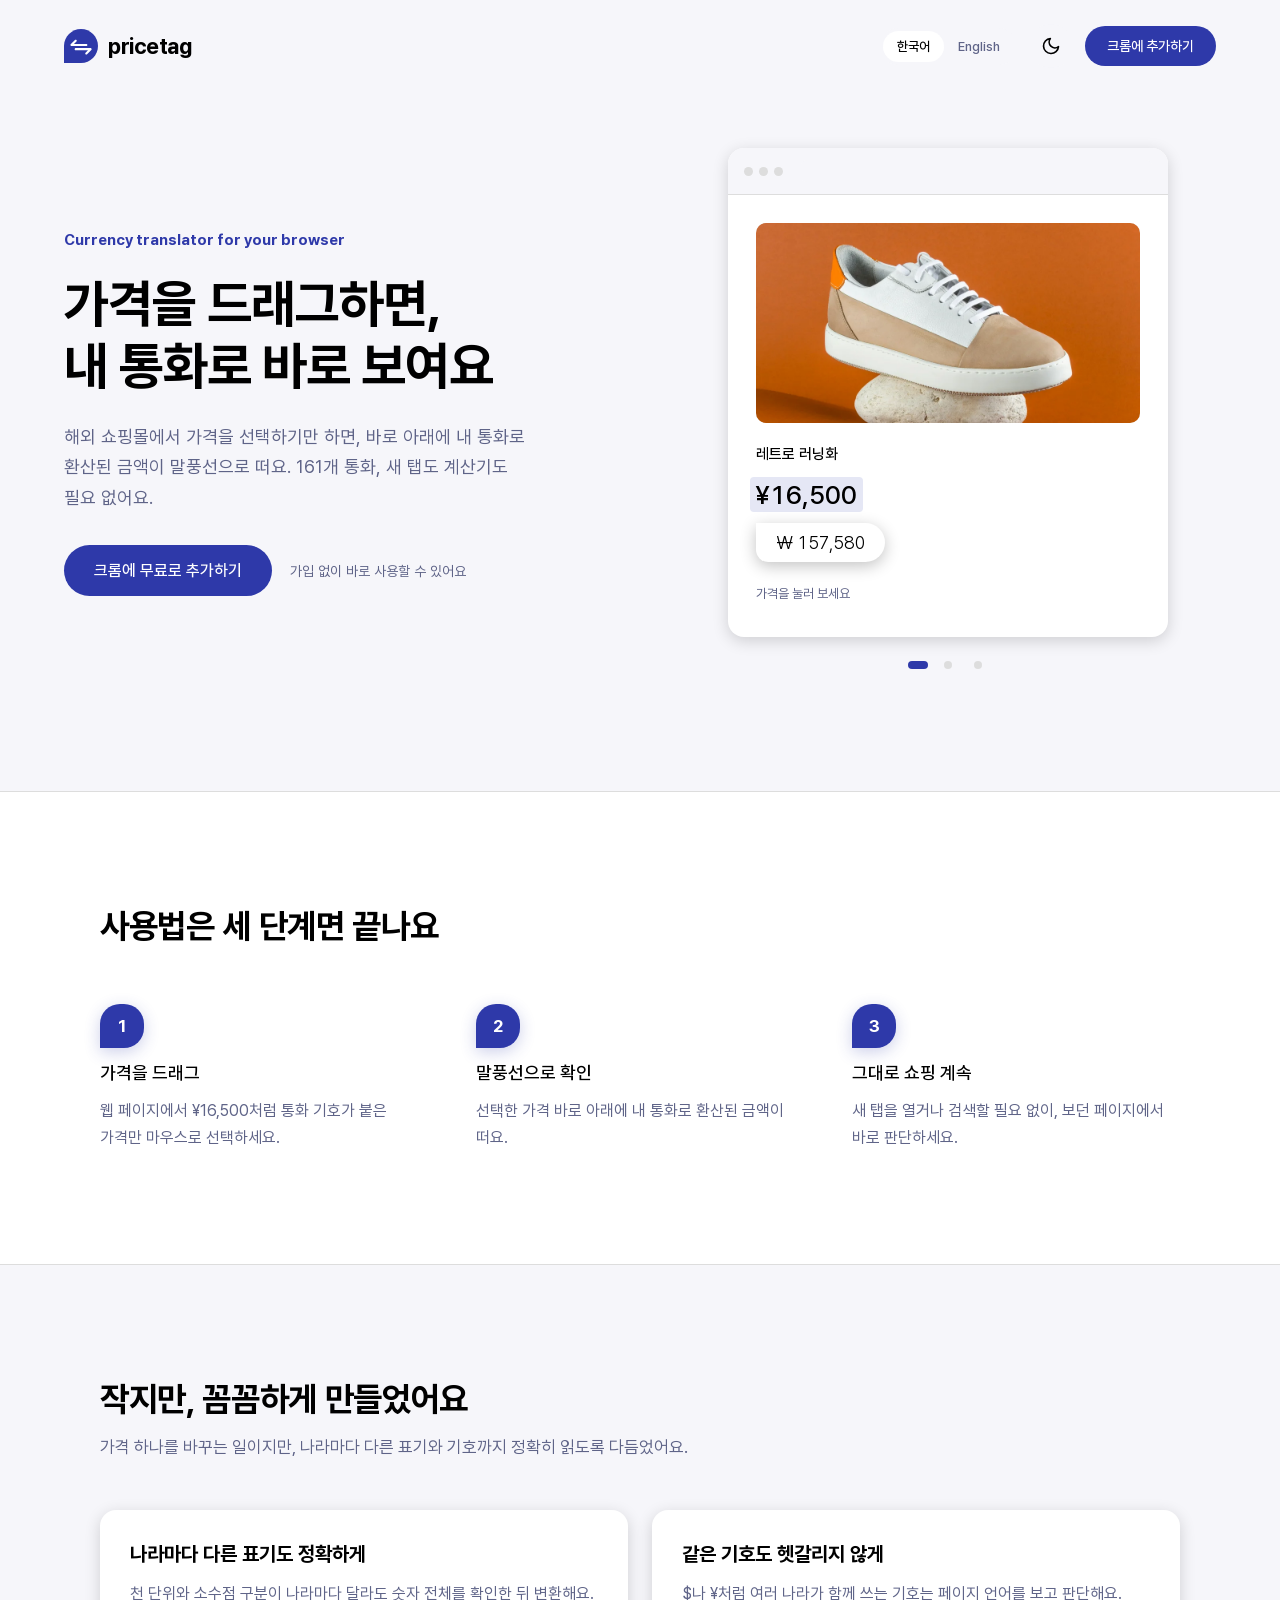
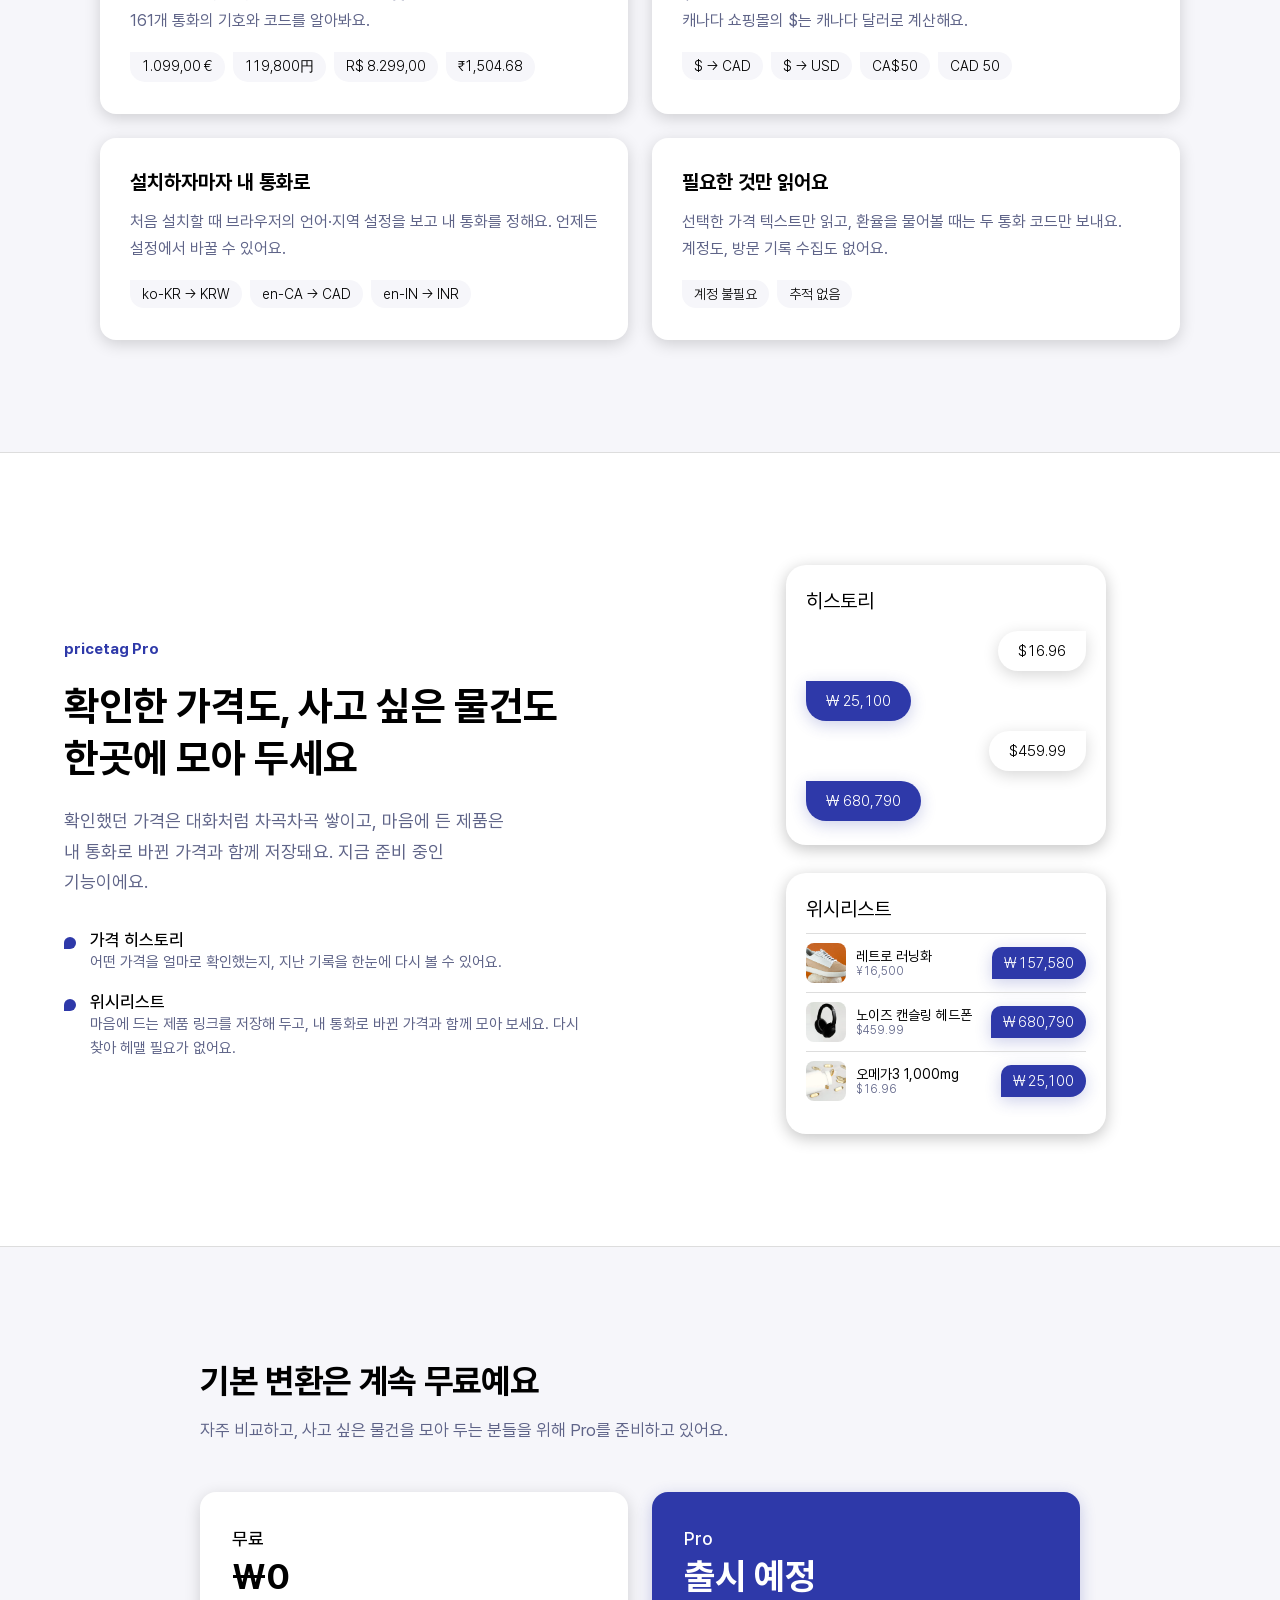
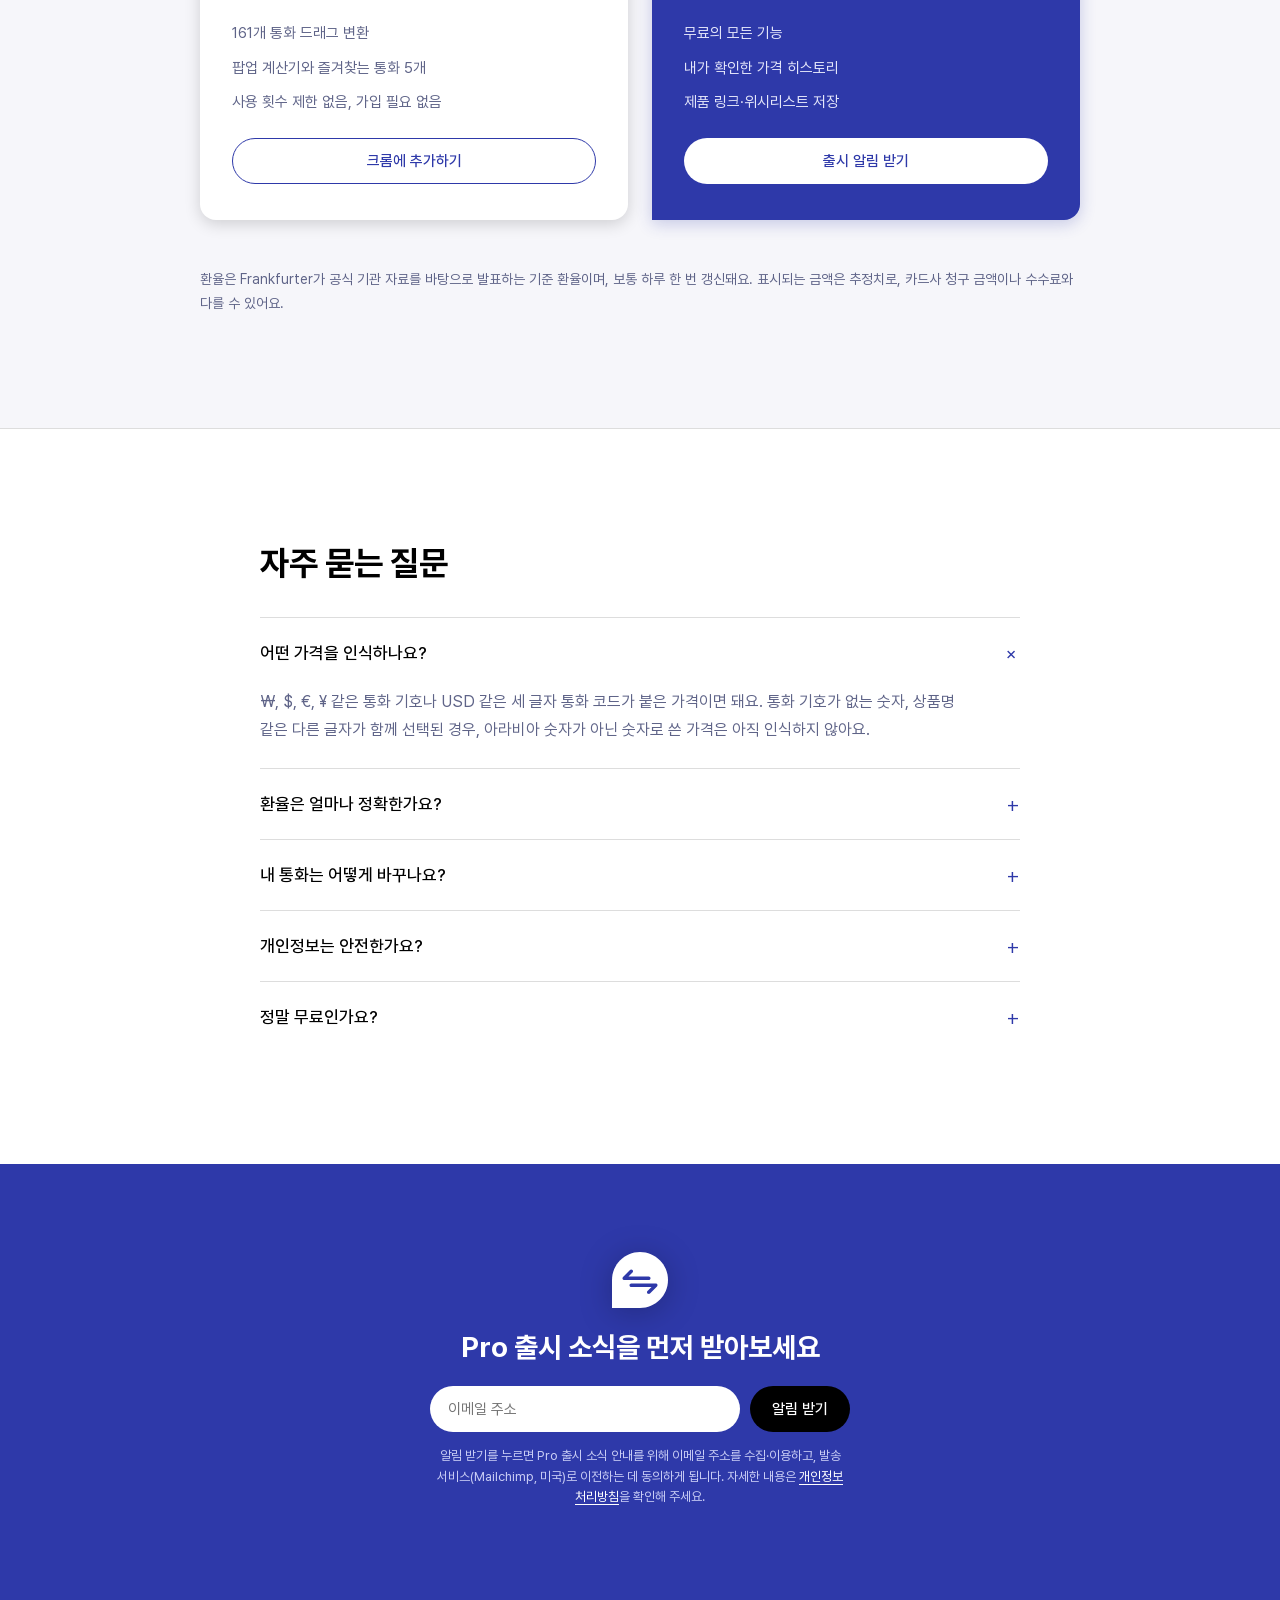
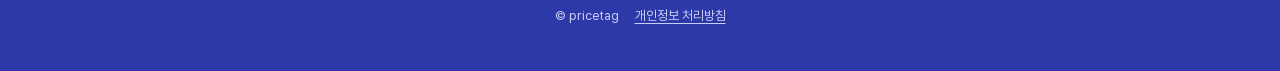
==== commit 6e74b08d: "Add Korean and English privacy policy pages, link them in the footer, and show consent notice under " ====
--- a/index.html
+++ b/index.html
@@ -245,13 +245,14 @@
     <h2>Pro 출시 소식을 먼저 받아보세요</h2>
     <form class="signup" id="signup" action="https://gmail.us15.list-manage.com/subscribe/post?u=7a4b34e1ab518009c85cb469d&amp;id=03c1a33707&amp;f_id=00147be0f0" method="post" target="_blank" novalidate>
       <label class="visually-hidden" for="email">이메일 주소</label>
-      <input id="email" type="email" name="EMAIL" autocomplete="email" placeholder="이메일 주소" required>
+      <input id="email" type="email" name="EMAIL" aria-describedby="signup-consent" autocomplete="email" placeholder="이메일 주소" required>
       <input type="hidden" name="LANG" value="ko">
       <div class="hp" aria-hidden="true"><input type="text" name="b_7a4b34e1ab518009c85cb469d_03c1a33707" tabindex="-1" value="" autocomplete="off"></div>
       <button type="submit">알림 받기</button>
     </form>
+    <p class="consent" id="signup-consent">알림 받기를 누르면 Pro 출시 소식 안내를 위해 이메일 주소를 수집·이용하고, 발송 서비스(Mailchimp, 미국)로 이전하는 데 동의하게 됩니다. 자세한 내용은 <a href="privacy.html">개인정보 처리방침</a>을 확인해 주세요.</p>
     <p class="status" id="signup-status" role="status" aria-live="polite"></p>
-    <small><span>© pricetag</span></small>
+    <small><span>© pricetag</span><a href="privacy.html">개인정보 처리방침</a></small>
   </div>
 </footer>
 
--- a/assets/site.css
+++ b/assets/site.css
@@ -196,6 +196,31 @@
 .status.is-err { color: #FFD7D2; }
 .footer small { font-size: 13px; color: #C9CDF5; padding-top: 32px; display: flex; gap: 16px; flex-wrap: wrap; justify-content: center; }
 .footer small a { text-decoration: underline; text-underline-offset: 3px; }
+.consent { margin: -8px 0 0; max-width: 420px; font-size: 13px; line-height: 1.6; color: #C9CDF5; }
+.consent a { color: #FFFFFF; text-decoration: underline; text-underline-offset: 3px; }
+.footer-slim { padding: 40px 64px; }
+.footer-slim small { padding-top: 0; }
+
+/* privacy policy */
+.legal-section { padding-top: 32px; }
+.legal { max-width: 760px; margin: 0 auto; font-size: 16px; line-height: 1.75; color: var(--body); }
+.legal h1 { margin: 0; font-weight: 700; font-size: 40px; line-height: 1.25; letter-spacing: -0.02em; color: var(--ink); }
+.legal .legal-meta { margin: 12px 0 32px; font-size: 15px; color: var(--muted); }
+.legal h2 { margin: 56px 0 16px; font-weight: 700; font-size: 22px; line-height: 1.4; color: var(--ink); }
+.legal h3 { margin: 28px 0 12px; font-weight: 500; font-size: 17px; color: var(--ink); }
+.legal p { margin: 0 0 16px; }
+.legal ul { margin: 0 0 16px; padding-left: 20px; display: flex; flex-direction: column; gap: 8px; }
+.legal strong { font-weight: 500; color: var(--ink); }
+.legal a { color: var(--brand-text); text-decoration: underline; text-underline-offset: 3px; }
+.legal code { font-size: 14px; background: var(--chip); padding: 2px 6px; border-radius: 8px; }
+.table-wrap { margin: 0 0 16px; overflow-x: auto; background: var(--surface); border-radius: 16px; }
+.legal table { width: 100%; min-width: 520px; border-collapse: collapse; font-size: 15px; line-height: 1.6; }
+.legal th, .legal td { padding: 14px 18px; text-align: left; vertical-align: top; }
+.legal tbody tr + tr > *, .legal thead + tbody tr:first-child > * { border-top: 1px solid var(--line); }
+.legal thead th { font-weight: 500; font-size: 14px; color: var(--muted); }
+.legal tbody th { font-weight: 500; color: var(--ink); }
+.legal table:not(:has(thead)) { min-width: 0; }
+.legal table:not(:has(thead)) th { width: 32%; }
 
 /* responsive */
 @media (max-width: 860px) {
@@ -204,6 +229,8 @@
   .hero { padding: 24px 24px 72px; }
   .section { padding: 72px 24px; }
   .footer { padding: 64px 24px 40px; }
+  .footer-slim { padding: 32px 24px; }
+  .legal h1 { font-size: 32px; }
   .row { gap: 48px; }
   .h1 { font-size: 38px; }
   .h2 { font-size: 28px; }
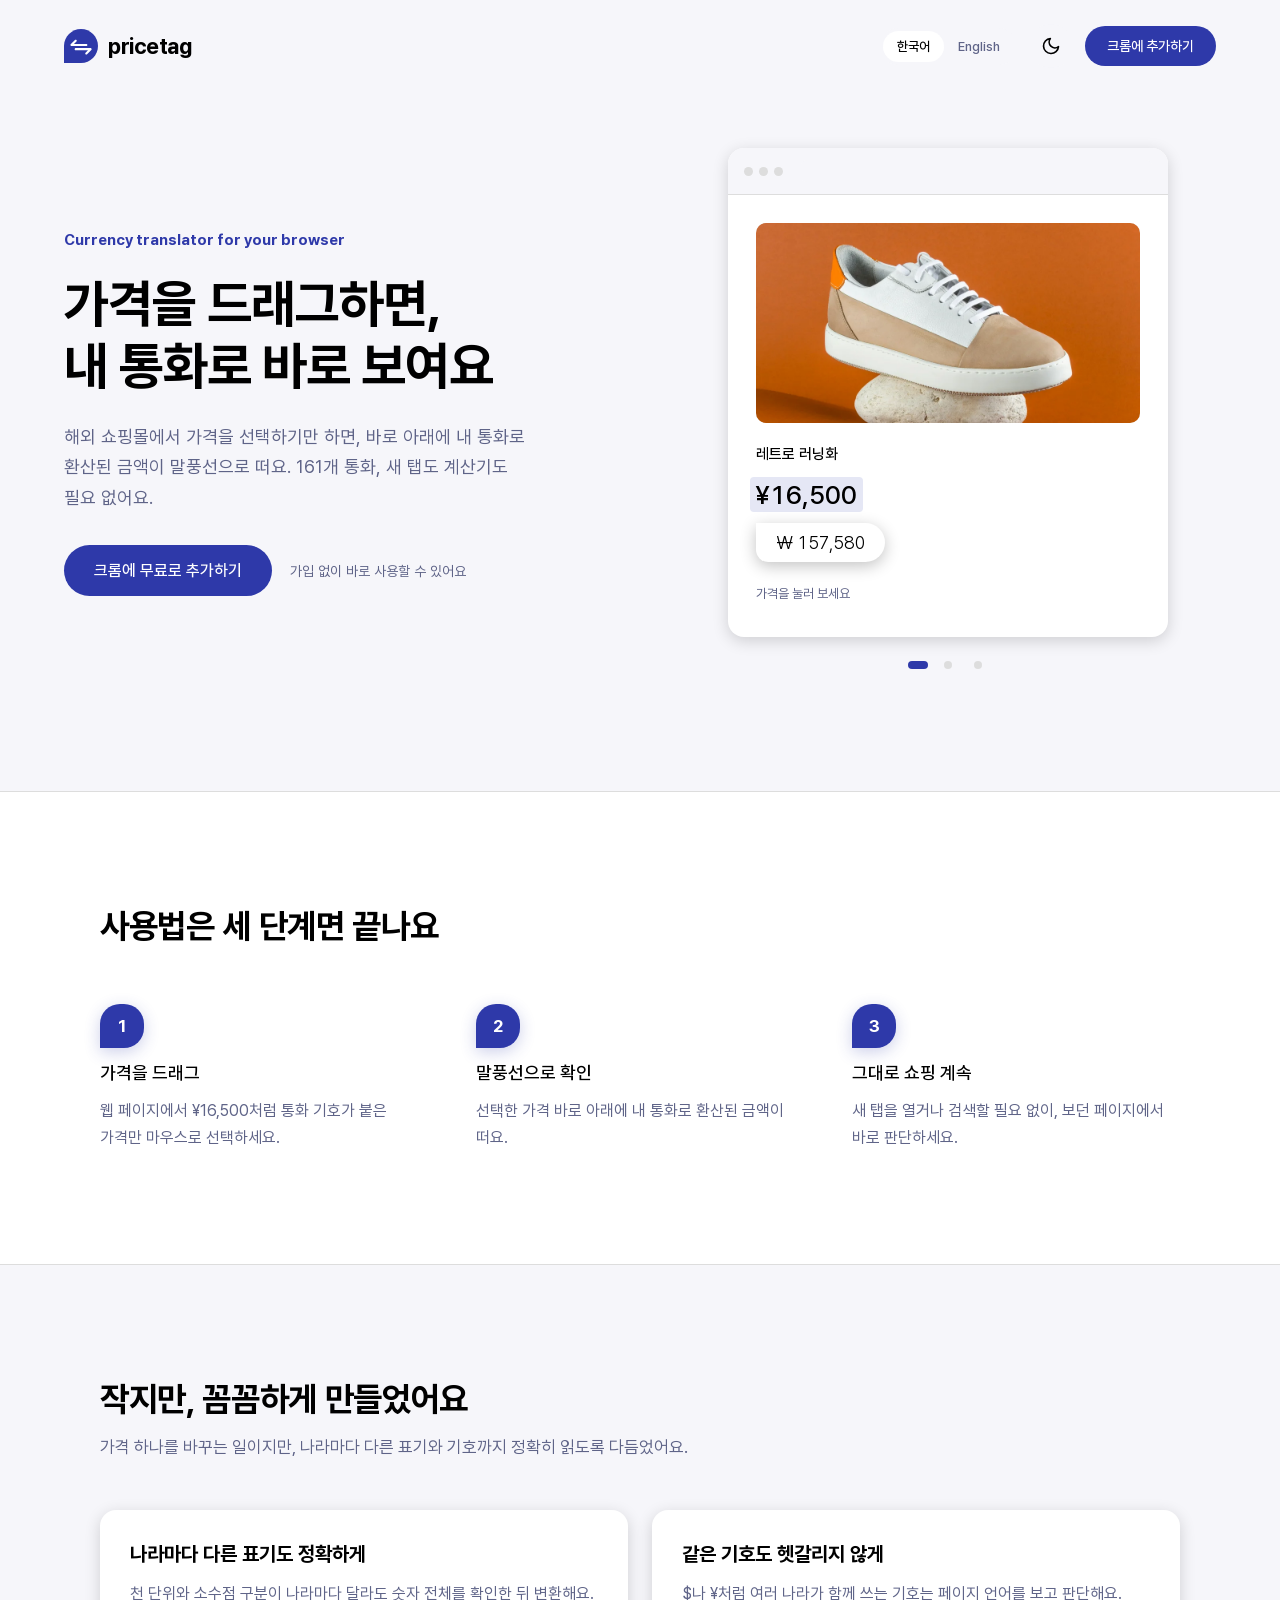
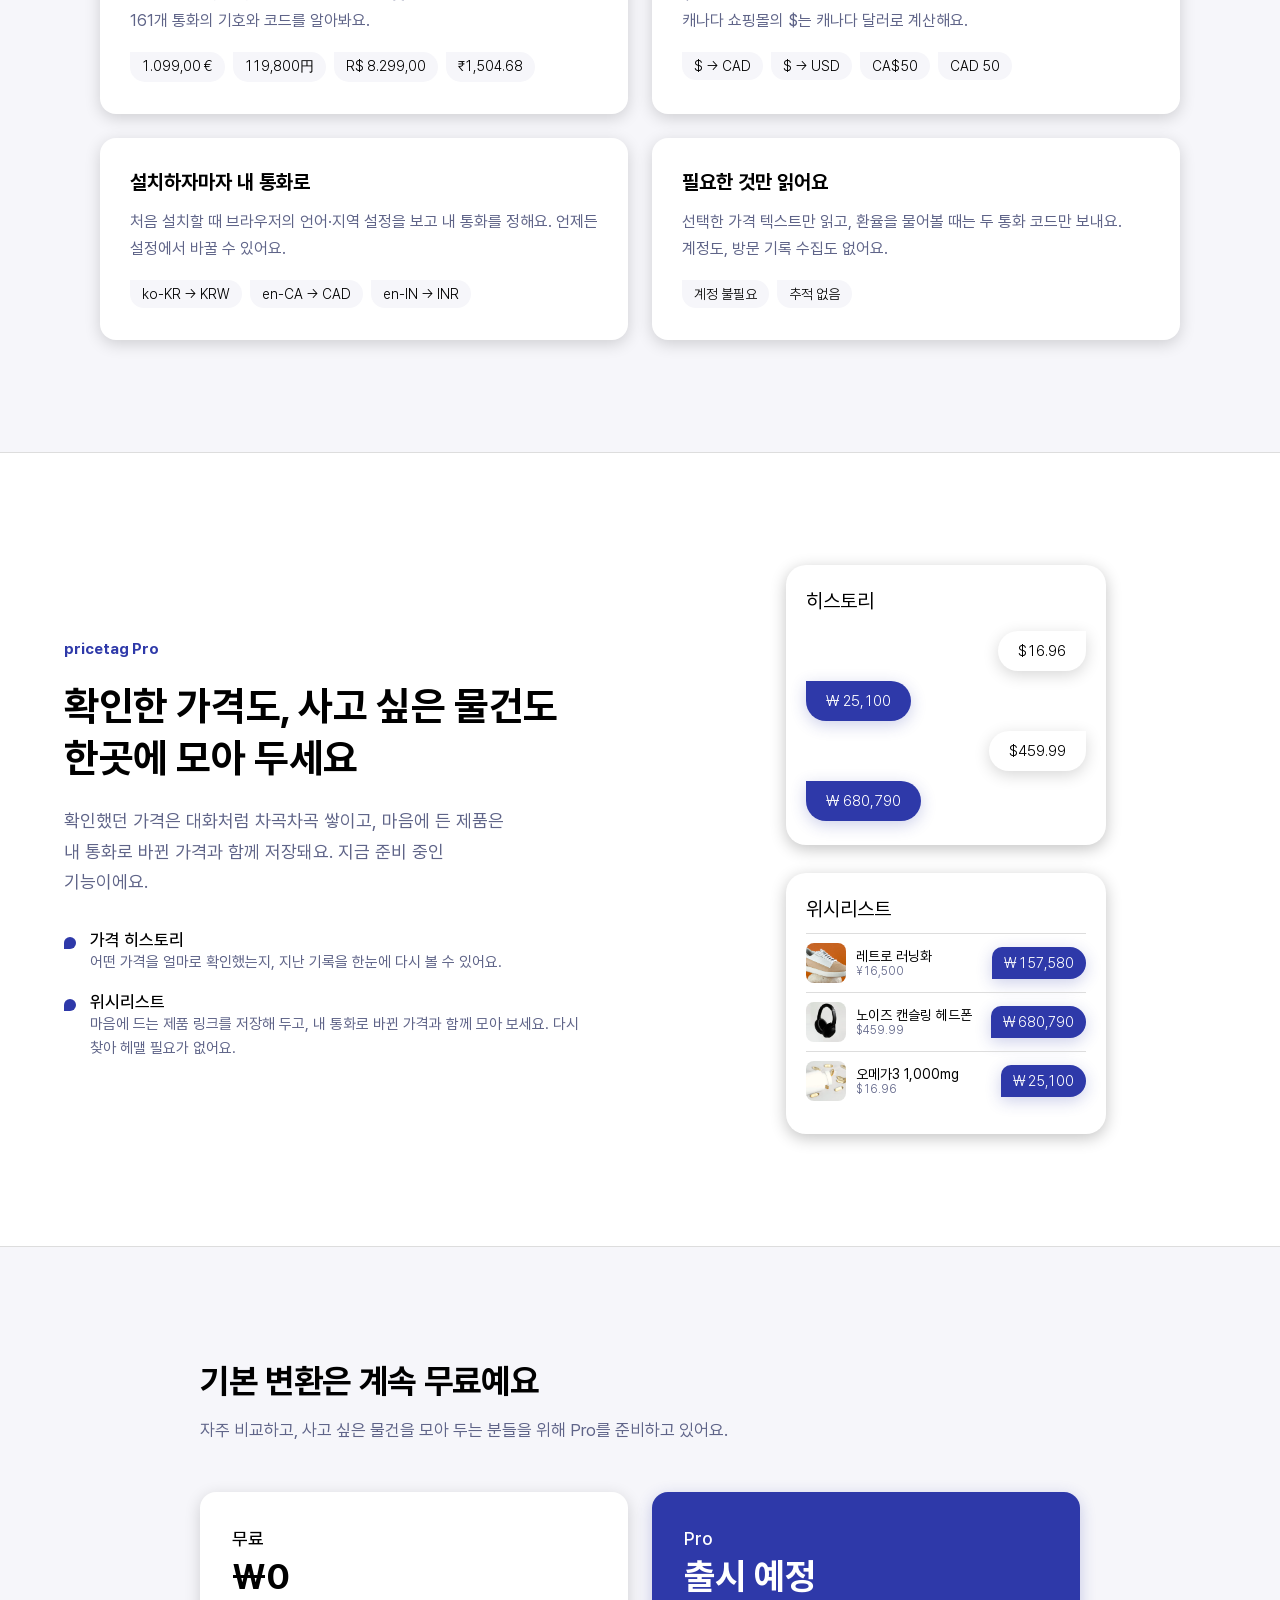
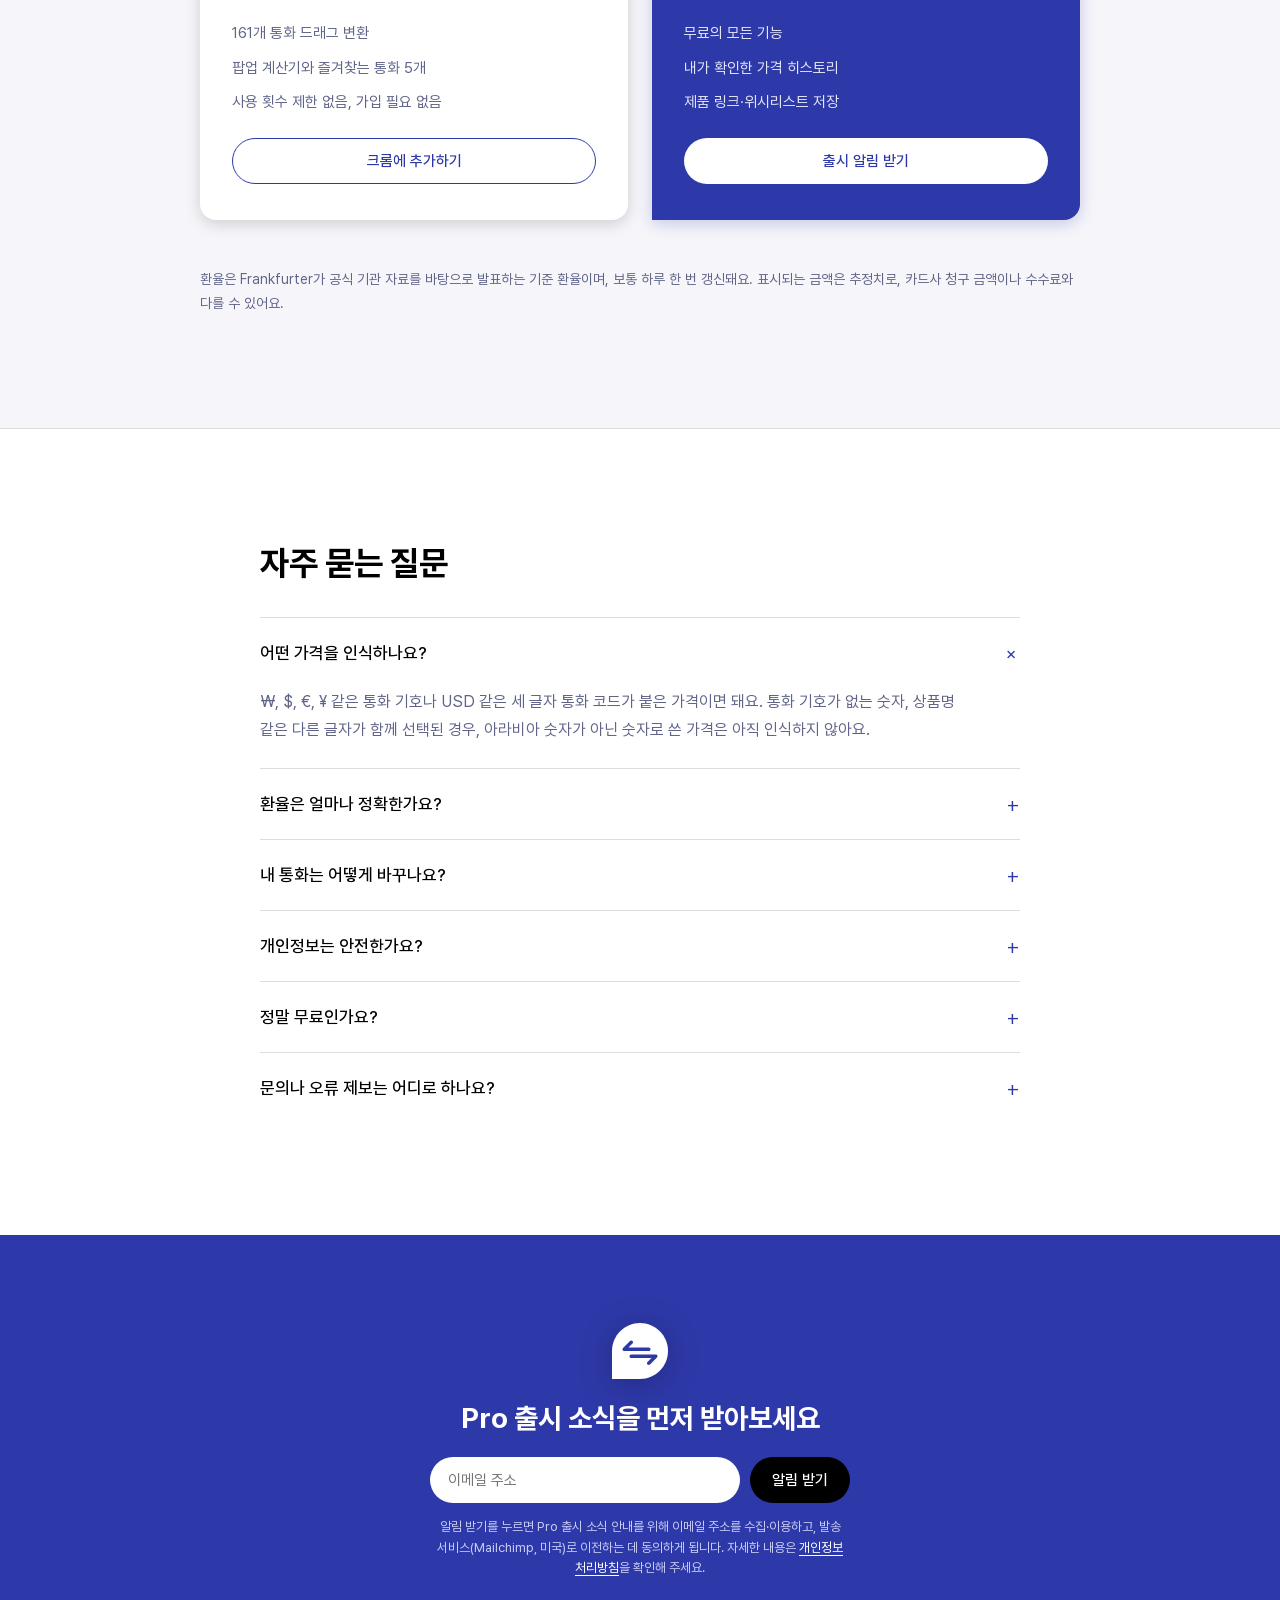
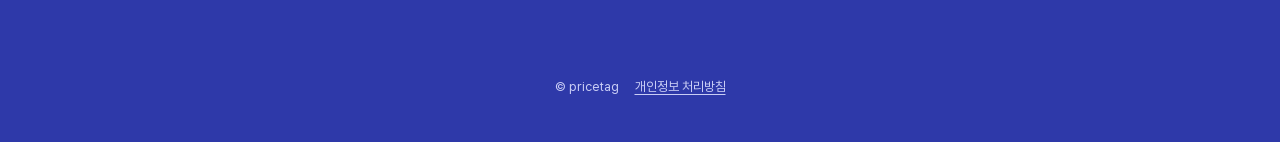
==== commit ac96afe5: "Add a help and contact question to the FAQ and give the FAQ an anchor for the Web Store support URL " ====
--- a/index.html
+++ b/index.html
@@ -6,12 +6,23 @@
 <title>pricetag — 가격을 드래그하면 내 통화로</title>
 <meta name="description" content="해외 쇼핑몰에서 가격을 선택하면 바로 아래에 내 통화로 환산된 금액이 말풍선으로 뜨는 크롬 확장 프로그램. 161개 통화 지원, 무료.">
 <meta name="theme-color" content="#2E39A9">
+<link rel="canonical" href="https://choo827.github.io/Pricetag-site/">
+<link rel="alternate" hreflang="ko" href="https://choo827.github.io/Pricetag-site/">
+<link rel="alternate" hreflang="en" href="https://choo827.github.io/Pricetag-site/en/">
+<link rel="alternate" hreflang="x-default" href="https://choo827.github.io/Pricetag-site/">
 <meta property="og:type" content="website">
+<meta property="og:site_name" content="pricetag">
+<meta property="og:url" content="https://choo827.github.io/Pricetag-site/">
 <meta property="og:title" content="pricetag — 가격을 드래그하면 내 통화로">
 <meta property="og:description" content="해외 쇼핑몰에서 가격을 선택하면 바로 아래에 내 통화로 환산된 금액이 말풍선으로 뜨는 크롬 확장 프로그램. 161개 통화 지원, 무료.">
 <meta property="og:locale" content="ko_KR">
-<link rel="alternate" hreflang="ko" href="./">
-<link rel="alternate" hreflang="en" href="en/">
+<meta property="og:locale:alternate" content="en_US">
+<meta property="og:image" content="https://choo827.github.io/Pricetag-site/assets/img/og-ko.png">
+<meta property="og:image:width" content="1200">
+<meta property="og:image:height" content="630">
+<meta property="og:image:alt" content="가격 $459.99 아래에 ₩ 680,790으로 바뀐 말풍선이 뜬 pricetag 소개 이미지">
+<meta name="twitter:card" content="summary_large_image">
+<script type="application/ld+json">{"@context": "https://schema.org", "@type": "SoftwareApplication", "name": "pricetag", "applicationCategory": "BrowserApplication", "operatingSystem": "Chrome", "description": "해외 쇼핑몰에서 가격을 선택하면 바로 아래에 내 통화로 환산된 금액이 말풍선으로 뜨는 크롬 확장 프로그램. 161개 통화 지원, 무료.", "url": "https://choo827.github.io/Pricetag-site/", "inLanguage": "ko", "downloadUrl": "https://chromewebstore.google.com/detail/jcchpbkchdipihciiidmgcjedffbhbfb", "image": "https://choo827.github.io/Pricetag-site/assets/img/og-ko.png", "offers": {"@type": "Offer", "price": "0", "priceCurrency": "USD"}}</script>
 <link rel="icon" href="assets/img/pricetag-mark.svg" type="image/svg+xml">
 <link rel="preload" href="assets/fonts/Pretendard-Regular.woff2" as="font" type="font/woff2" crossorigin>
 <link rel="stylesheet" href="assets/site.css">
@@ -43,7 +54,7 @@
       <svg class="moon" width="20" height="20" viewBox="0 0 24 24" fill="none" stroke="currentColor" stroke-width="2" stroke-linecap="round" stroke-linejoin="round" aria-hidden="true"><path d="M21 12.8A9 9 0 1 1 11.2 3a7 7 0 0 0 9.8 9.8z"/></svg>
       <svg class="sun" width="20" height="20" viewBox="0 0 24 24" fill="none" stroke="currentColor" stroke-width="2" stroke-linecap="round" stroke-linejoin="round" aria-hidden="true"><circle cx="12" cy="12" r="4"/><path d="M12 2v2M12 20v2M4.9 4.9l1.4 1.4M17.7 17.7l1.4 1.4M2 12h2M20 12h2M4.9 19.1l1.4-1.4M17.7 6.3l1.4-1.4"/></svg>
     </button>
-    <a class="btn btn-primary btn-small" href="#">크롬에 추가하기</a>
+    <a class="btn btn-primary btn-small" href="https://chromewebstore.google.com/detail/jcchpbkchdipihciiidmgcjedffbhbfb">크롬에 추가하기</a>
   </div>
 </header>
 
@@ -55,7 +66,7 @@
         <h1 class="h1">가격을 드래그하면,<br>내 통화로 바로 보여요</h1>
         <p class="lead">해외 쇼핑몰에서 가격을 선택하기만 하면, 바로 아래에 내 통화로 환산된 금액이 말풍선으로 떠요. 161개 통화, 새 탭도 계산기도 필요 없어요.</p>
         <div class="cta-row">
-          <a class="btn btn-primary" href="#">크롬에 무료로 추가하기</a>
+          <a class="btn btn-primary" href="https://chromewebstore.google.com/detail/jcchpbkchdipihciiidmgcjedffbhbfb">크롬에 무료로 추가하기</a>
           <span class="cta-note">가입 없이 바로 사용할 수 있어요</span>
         </div>
       </div>
@@ -198,7 +209,7 @@
         <div class="plan plan-free">
           <div class="stack" style="gap:6px"><span class="plan-name">무료</span><span class="plan-price num">₩0</span></div>
           <ul><li>161개 통화 드래그 변환</li><li>팝업 계산기와 즐겨찾는 통화 5개</li><li>사용 횟수 제한 없음, 가입 필요 없음</li></ul>
-          <a class="btn btn-outline" href="#">크롬에 추가하기</a>
+          <a class="btn btn-outline" href="https://chromewebstore.google.com/detail/jcchpbkchdipihciiidmgcjedffbhbfb">크롬에 추가하기</a>
         </div>
         <div class="plan plan-pro">
           <div class="stack" style="gap:6px"><span class="plan-name">Pro</span><span class="plan-price">출시 예정</span></div>
@@ -210,7 +221,7 @@
     </div>
   </section>
 
-  <section class="section band faq" aria-labelledby="faq-t" style="border-bottom:none">
+  <section class="section band faq" id="faq" aria-labelledby="faq-t" style="border-bottom:none">
     <div class="wrap stack" style="max-width:760px;gap:32px">
       <h2 class="h2" id="faq-t">자주 묻는 질문</h2>
       <div>
@@ -233,6 +244,10 @@
         <details>
           <summary>정말 무료인가요?</summary>
           <p>네. 가격 변환과 팝업 계산기는 앞으로도 무료예요. 가격 히스토리와 위시리스트 같은 추가 기능은 Pro로 준비하고 있어요.</p>
+        </details>
+        <details>
+          <summary>문의나 오류 제보는 어디로 하나요?</summary>
+          <p>choo82742@gmail.com으로 메일을 보내 주세요. 오류라면 가격이 적힌 페이지 주소와 선택한 가격을 함께 알려 주시면 빨리 확인할 수 있어요.</p>
         </details>
       </div>
     </div>
--- a/assets/site.css
+++ b/assets/site.css
@@ -200,6 +200,12 @@
 .consent a { color: #FFFFFF; text-decoration: underline; text-underline-offset: 3px; }
 .footer-slim { padding: 40px 64px; }
 .footer-slim small { padding-top: 0; }
+
+/* subscribed (after the Mailchimp confirmation link) */
+.done { min-height: calc(100vh - 200px); display: flex; align-items: center; }
+.done-in { max-width: 560px; margin: 0 auto; display: flex; flex-direction: column; align-items: center; gap: 20px; text-align: center; }
+.done-in img { width: 64px; height: 64px; }
+.done-in .cta-row { justify-content: center; }
 
 /* privacy policy */
 .legal-section { padding-top: 32px; }
